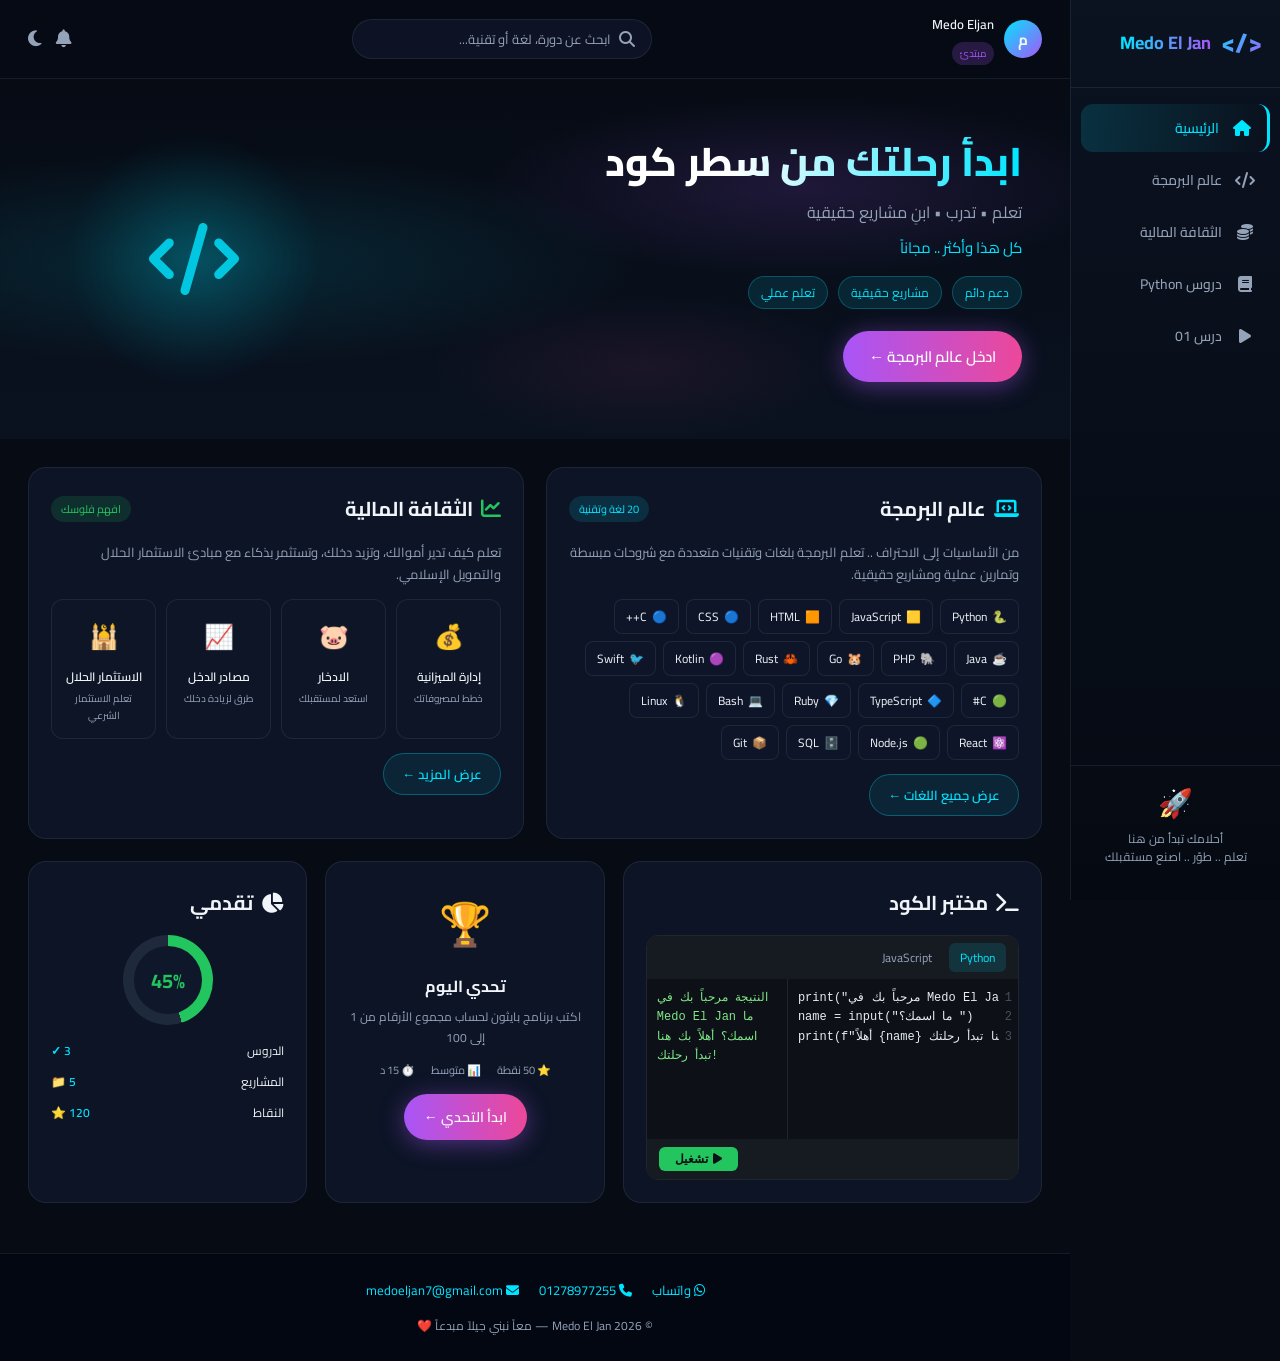
==== index.html @ dd92d4f6 "رفع الملف" ====
<!DOCTYPE html>
<html lang="ar" dir="rtl">
<head>
  <meta charset="UTF-8">
  <meta name="viewport" content="width=device-width, initial-scale=1.0">
  <title>Medo El Jan | منصة التعلم</title>
  <link rel="stylesheet" href="https://cdnjs.cloudflare.com/ajax/libs/font-awesome/6.5.0/css/all.min.css">
  <style>
/* Medo El Jan - High Fidelity Dark Neon UI */
@import url('https://fonts.googleapis.com/css2?family=Cairo:wght@300;400;500;600;700;800&display=swap');

:root {
  --bg: #060b14;
  --bg-card: rgba(15, 23, 42, 0.85);
  --bg-card-solid: #0f172a;
  --neon-cyan: #00e5ff;
  --neon-blue: #3b82f6;
  --neon-purple: #a855f7;
  --neon-pink: #ec4899;
  --neon-green: #22c55e;
  --neon-orange: #f59e0b;
  --text: #f1f5f9;
  --text-muted: #94a3b8;
  --border: rgba(148, 163, 184, 0.12);
  --sidebar-w: 210px;
  --radius: 18px;
}

* { margin: 0; padding: 0; box-sizing: border-box; }

html, body {
  font-family: 'Cairo', Tahoma, sans-serif;
  background: var(--bg) !important;
  color: var(--text) !important;
  direction: rtl;
  min-height: 100vh;
  overflow-x: hidden;
}

.sidebar {
  position: fixed; top: 0; right: 0;
  width: var(--sidebar-w); height: 100vh;
  background: linear-gradient(180deg, #0b1220 0%, #050a12 100%);
  border-left: 1px solid var(--border);
  display: flex; flex-direction: column; z-index: 1000; padding: 18px 0;
}
.sidebar-logo {
  display: flex; align-items: center; gap: 10px;
  padding: 0 18px 20px; border-bottom: 1px solid var(--border); margin-bottom: 16px;
}
.sidebar-logo .logo-icon {
  font-size: 26px; font-weight: 800;
  background: linear-gradient(135deg, #00e5ff, #a855f7);
  -webkit-background-clip: text; -webkit-text-fill-color: transparent;
}
.sidebar-logo .logo-text {
  font-size: 18px; font-weight: 700;
  background: linear-gradient(90deg, #00e5ff, #a855f7);
  -webkit-background-clip: text; -webkit-text-fill-color: transparent;
}
.sidebar-nav { flex: 1; display: flex; flex-direction: column; gap: 4px; padding: 0 10px; }
.nav-item {
  display: flex; align-items: center; gap: 12px;
  padding: 11px 14px; border-radius: 12px;
  color: var(--text-muted); text-decoration: none;
  font-size: 14px; font-weight: 500; transition: all 0.2s;
}
.nav-item:hover { background: rgba(0, 229, 255, 0.08); color: var(--neon-cyan); }
.nav-item.active {
  background: linear-gradient(90deg, rgba(0, 229, 255, 0.15), transparent);
  color: var(--neon-cyan); border-right: 3px solid var(--neon-cyan);
}
.nav-item i { width: 22px; text-align: center; font-size: 16px; }
.sidebar-bottom {
  padding: 16px; border-top: 1px solid var(--border);
  text-align: center; font-size: 12px; color: var(--text-muted); line-height: 1.5;
}
.sidebar-bottom .rocket { font-size: 28px; margin-bottom: 6px; }

.main-wrapper { margin-right: var(--sidebar-w); min-height: 100vh; display: flex; flex-direction: column; }

.top-header {
  display: flex; align-items: center; justify-content: space-between;
  padding: 12px 28px;
  background: rgba(6, 11, 20, 0.85); backdrop-filter: blur(16px);
  border-bottom: 1px solid var(--border); position: sticky; top: 0; z-index: 100;
}
.user-info { display: flex; align-items: center; gap: 10px; }
.user-avatar {
  width: 38px; height: 38px; border-radius: 50%;
  background: linear-gradient(135deg, #00e5ff, #a855f7);
  display: flex; align-items: center; justify-content: center; font-weight: 700; font-size: 15px;
}
.user-name { font-size: 13px; font-weight: 600; }
.user-badge { font-size: 10px; background: rgba(168, 85, 247, 0.2); color: var(--neon-purple); padding: 2px 8px; border-radius: 20px; }
.search-box {
  display: flex; align-items: center; gap: 8px;
  background: rgba(15, 23, 42, 0.8); border: 1px solid var(--border);
  border-radius: 50px; padding: 7px 16px; width: 300px;
}
.search-box input {
  background: none; border: none; outline: none;
  color: var(--text); font-family: inherit; font-size: 13px; width: 100%;
}
.search-box input::placeholder { color: var(--text-muted); }
.header-actions { display: flex; gap: 14px; }
.header-actions button { background: none; border: none; color: var(--text-muted); font-size: 18px; cursor: pointer; }
.header-actions button:hover { color: var(--neon-cyan); }

.hero {
  position: relative; height: 360px; overflow: hidden;
  display: flex; align-items: center; padding: 0 48px;
  background:
    radial-gradient(ellipse 80% 60% at 20% 50%, rgba(0, 229, 255, 0.12) 0%, transparent 50%),
    radial-gradient(ellipse 60% 50% at 75% 30%, rgba(168, 85, 247, 0.15) 0%, transparent 50%),
    radial-gradient(ellipse 40% 40% at 60% 80%, rgba(236, 72, 153, 0.08) 0%, transparent 50%),
    linear-gradient(180deg, #060b14 0%, #0a1220 100%);
}
.hero-content { position: relative; z-index: 2; max-width: 560px; }
.hero-content h1 {
  font-size: 40px; font-weight: 800; line-height: 1.25; margin-bottom: 10px;
  background: linear-gradient(90deg, #ffffff 30%, #00e5ff 100%);
  -webkit-background-clip: text; -webkit-text-fill-color: transparent;
}
.hero-content .subtitle { font-size: 16px; color: var(--text-muted); margin-bottom: 6px; }
.hero-tags { display: flex; gap: 10px; flex-wrap: wrap; margin: 14px 0 22px; }
.hero-tags span {
  background: rgba(0, 229, 255, 0.1); border: 1px solid rgba(0, 229, 255, 0.25);
  color: var(--neon-cyan); padding: 4px 12px; border-radius: 20px; font-size: 12px;
}
.btn-primary {
  display: inline-flex; align-items: center; gap: 8px;
  background: linear-gradient(90deg, #a855f7, #ec4899); color: #fff;
  padding: 11px 26px; border-radius: 50px; font-size: 15px; font-weight: 600;
  text-decoration: none; border: none; cursor: pointer;
  box-shadow: 0 4px 24px rgba(168, 85, 247, 0.45); transition: transform 0.2s, box-shadow 0.2s;
}
.btn-primary:hover { transform: translateY(-2px); box-shadow: 0 6px 30px rgba(168, 85, 247, 0.6); }
.btn-green { background: linear-gradient(90deg, #22c55e, #16a34a); box-shadow: 0 4px 24px rgba(34, 197, 94, 0.4); }
.btn-secondary {
  display: inline-flex; align-items: center; gap: 6px;
  background: rgba(0, 229, 255, 0.08); border: 1px solid rgba(0, 229, 255, 0.3);
  color: var(--neon-cyan); padding: 8px 18px; border-radius: 50px;
  font-size: 13px; font-weight: 600; text-decoration: none; transition: all 0.2s;
}
.btn-secondary:hover { background: rgba(0, 229, 255, 0.15); }
.hero-visual {
  position: absolute; left: 6%; top: 50%; transform: translateY(-50%);
  width: 260px; height: 260px; border-radius: 50%;
  background: radial-gradient(circle, rgba(0, 229, 255, 0.18) 0%, transparent 70%);
  display: flex; align-items: center; justify-content: center;
  font-size: 72px; color: var(--neon-cyan); opacity: 0.85;
  filter: drop-shadow(0 0 30px rgba(0, 229, 255, 0.3));
}

.content-area { padding: 28px; flex: 1; }
.section-grid { display: grid; grid-template-columns: 1fr 1fr; gap: 22px; margin-bottom: 22px; }
.card {
  background: var(--bg-card); border: 1px solid var(--border); border-radius: var(--radius);
  padding: 22px; backdrop-filter: blur(12px); transition: border-color 0.25s, box-shadow 0.25s;
}
.card:hover { border-color: rgba(0, 229, 255, 0.25); box-shadow: 0 8px 32px rgba(0, 0, 0, 0.35); }
.card-header { display: flex; align-items: center; justify-content: space-between; margin-bottom: 14px; }
.card-header h2 { font-size: 20px; font-weight: 700; display: flex; align-items: center; gap: 8px; }
.card-header .badge { background: rgba(0, 229, 255, 0.12); color: var(--neon-cyan); font-size: 11px; padding: 3px 10px; border-radius: 20px; }
.card p { color: var(--text-muted); font-size: 13px; line-height: 1.7; margin-bottom: 14px; }

.lang-pills { display: flex; flex-wrap: wrap; gap: 7px; margin-bottom: 14px; }
.lang-pill {
  display: flex; align-items: center; gap: 5px;
  background: rgba(15, 23, 42, 0.9); border: 1px solid var(--border);
  padding: 5px 11px; border-radius: 8px; font-size: 12px; color: var(--text);
  text-decoration: none; transition: all 0.2s;
}
.lang-pill:hover { border-color: var(--neon-cyan); background: rgba(0, 229, 255, 0.08); }

.finance-grid { display: grid; grid-template-columns: repeat(4, 1fr); gap: 10px; margin-bottom: 14px; }
.finance-item {
  background: rgba(15, 23, 42, 0.7); border: 1px solid var(--border); border-radius: 12px;
  padding: 14px 8px; text-align: center; transition: all 0.2s; cursor: pointer;
}
.finance-item:hover { border-color: var(--neon-green); background: rgba(34, 197, 94, 0.07); }
.finance-item .icon { font-size: 24px; margin-bottom: 6px; }
.finance-item h4 { font-size: 12px; font-weight: 600; margin-bottom: 2px; }
.finance-item p { font-size: 10px; color: var(--text-muted); margin: 0; }

.bottom-grid { display: grid; grid-template-columns: 1.5fr 1fr 1fr; gap: 18px; margin-bottom: 22px; }

.code-editor { background: #0d1117; border-radius: 12px; overflow: hidden; border: 1px solid #21262d; }
.code-tabs { display: flex; gap: 6px; background: #161b22; padding: 7px 12px; }
.code-tab { padding: 3px 11px; border-radius: 6px; font-size: 12px; cursor: pointer; color: var(--text-muted); }
.code-tab.active { background: rgba(0, 229, 255, 0.12); color: var(--neon-cyan); }
.code-body { display: flex; min-height: 160px; }
.code-lines {
  background: #0d1117; padding: 10px 6px; color: #484f58;
  font-family: 'Courier New', monospace; font-size: 12px; text-align: left; direction: ltr; user-select: none; line-height: 1.6;
}
.code-content {
  flex: 1; padding: 10px; font-family: 'Courier New', monospace; font-size: 12px; color: #e6edf3;
  direction: ltr; text-align: left; white-space: pre; overflow-x: auto; line-height: 1.6;
}
.code-output {
  width: 38%; background: #0d1117; border-right: 1px solid #21262d; padding: 10px;
  font-family: 'Courier New', monospace; font-size: 12px; color: #7ee787; direction: ltr; text-align: left; line-height: 1.6;
}
.code-run { display: flex; justify-content: flex-end; padding: 8px 12px; background: #161b22; }
.btn-run {
  background: var(--neon-green); color: #0d1117; border: none; padding: 5px 16px; border-radius: 6px;
  font-weight: 600; font-size: 12px; cursor: pointer; display: flex; align-items: center; gap: 5px;
}

.challenge-card { text-align: center; }
.challenge-card .trophy { font-size: 42px; margin-bottom: 8px; }
.challenge-card h3 { font-size: 16px; margin-bottom: 6px; }
.challenge-card p { font-size: 12px; margin-bottom: 12px; }
.challenge-meta { display: flex; justify-content: center; gap: 16px; margin-bottom: 14px; font-size: 11px; color: var(--text-muted); }

.progress-circle {
  width: 90px; height: 90px; border-radius: 50%;
  background: conic-gradient(var(--neon-green) 0% 45%, #1e293b 45% 100%);
  display: flex; align-items: center; justify-content: center; margin: 0 auto 14px; position: relative;
}
.progress-circle::before {
  content: ''; width: 68px; height: 68px; border-radius: 50%;
  background: var(--bg-card-solid); position: absolute;
}
.progress-circle span { position: relative; font-size: 20px; font-weight: 700; color: var(--neon-green); }
.progress-stats { display: flex; flex-direction: column; gap: 8px; }
.progress-stat { display: flex; justify-content: space-between; font-size: 12px; }
.progress-stat .value { font-weight: 600; color: var(--neon-cyan); }

.lang-paths { display: flex; gap: 10px; overflow-x: auto; padding: 8px 0 18px; scrollbar-width: thin; }
.lang-card {
  min-width: 100px; background: var(--bg-card); border: 1px solid var(--border); border-radius: 14px;
  padding: 14px 10px; text-align: center; cursor: pointer; transition: all 0.2s;
  text-decoration: none; color: inherit; flex-shrink: 0;
}
.lang-card:hover, .lang-card.active { border-color: var(--neon-cyan); background: rgba(0, 229, 255, 0.07); transform: translateY(-3px); }
.lang-card .lang-icon { font-size: 28px; margin-bottom: 6px; }
.lang-card h4 { font-size: 12px; font-weight: 600; }
.lang-card small { font-size: 10px; color: var(--text-muted); }

.lessons-list { display: grid; gap: 10px; }
.lesson-item {
  display: flex; align-items: center; gap: 14px;
  background: var(--bg-card); border: 1px solid var(--border); border-radius: 12px;
  padding: 14px 18px; transition: all 0.2s; text-decoration: none; color: inherit;
}
.lesson-item:hover { border-color: var(--neon-cyan); background: rgba(0, 229, 255, 0.04); }
.lesson-num {
  width: 36px; height: 36px; border-radius: 9px;
  background: rgba(0, 229, 255, 0.1); color: var(--neon-cyan);
  display: flex; align-items: center; justify-content: center; font-weight: 700; font-size: 13px; flex-shrink: 0;
}
.lesson-info { flex: 1; }
.lesson-info h4 { font-size: 14px; margin-bottom: 3px; }
.lesson-info p { font-size: 11px; color: var(--text-muted); margin: 0; }
.lesson-meta { display: flex; gap: 12px; font-size: 11px; color: var(--text-muted); }

.finance-topics { display: grid; grid-template-columns: repeat(auto-fill, minmax(150px, 1fr)); gap: 12px; margin-bottom: 26px; }
.topic-card {
  background: var(--bg-card); border: 1px solid var(--border); border-radius: 14px;
  padding: 18px 12px; text-align: center; transition: all 0.2s; cursor: pointer;
  text-decoration: none; color: inherit;
}
.topic-card:hover { border-color: var(--neon-green); transform: translateY(-3px); box-shadow: 0 6px 20px rgba(34, 197, 94, 0.12); }
.topic-card .icon { font-size: 28px; margin-bottom: 8px; }
.topic-card h4 { font-size: 13px; font-weight: 600; margin-bottom: 4px; }
.topic-card p { font-size: 11px; color: var(--text-muted); margin: 0; }

.widgets-row { display: grid; grid-template-columns: repeat(3, 1fr); gap: 16px; margin-bottom: 22px; }
.widget { background: var(--bg-card); border: 1px solid var(--border); border-radius: 14px; padding: 18px; }
.widget h3 { font-size: 14px; margin-bottom: 12px; display: flex; align-items: center; gap: 6px; }

.lesson-page { max-width: 880px; margin: 0 auto; padding: 28px; }
.lesson-header { margin-bottom: 24px; }
.lesson-header h1 { font-size: 26px; margin-bottom: 6px; }
.lesson-header .meta { display: flex; gap: 16px; color: var(--text-muted); font-size: 13px; }
.lesson-content {
  background: var(--bg-card); border: 1px solid var(--border); border-radius: 14px;
  padding: 28px; margin-bottom: 24px; line-height: 1.85; font-size: 15px;
}
.lesson-content h2 { color: var(--neon-cyan); margin: 20px 0 10px; font-size: 18px; }
.lesson-content h3 { color: var(--neon-purple); margin: 16px 0 8px; font-size: 16px; }
.lesson-content pre {
  background: #0d1117; padding: 14px; border-radius: 10px; direction: ltr; text-align: left;
  overflow-x: auto; margin: 14px 0; font-family: 'Courier New', monospace; font-size: 13px;
  border: 1px solid #21262d; line-height: 1.5;
}
.lesson-content code {
  background: rgba(0, 229, 255, 0.1); padding: 1px 5px; border-radius: 4px;
  font-family: 'Courier New', monospace; font-size: 13px; color: var(--neon-cyan);
}
.questions-section { background: var(--bg-card); border: 1px solid var(--border); border-radius: 14px; padding: 28px; }
.questions-section h2 { margin-bottom: 18px; color: var(--neon-orange); }
.question { margin-bottom: 20px; padding-bottom: 16px; border-bottom: 1px solid var(--border); }
.question:last-child { border-bottom: none; }
.question h4 { margin-bottom: 10px; font-size: 14px; }
.question label {
  display: block; padding: 7px 12px; background: rgba(15, 23, 42, 0.7); border-radius: 8px;
  margin-bottom: 6px; cursor: pointer; transition: all 0.15s; font-size: 13px;
}
.question label:hover { background: rgba(0, 229, 255, 0.08); }
.question input[type="radio"] { margin-left: 8px; }

.site-footer { background: #030712; border-top: 1px solid var(--border); padding: 24px; text-align: center; }
.footer-links { display: flex; justify-content: center; gap: 24px; margin-bottom: 14px; flex-wrap: wrap; }
.footer-links a { color: var(--text-muted); text-decoration: none; font-size: 13px; display: flex; align-items: center; gap: 5px; }
.footer-links a:hover { color: var(--neon-cyan); }
.footer-contact { display: flex; justify-content: center; gap: 20px; margin-bottom: 12px; flex-wrap: wrap; font-size: 13px; }
.footer-contact a { color: var(--neon-cyan); text-decoration: none; }
.footer-copy { color: var(--text-muted); font-size: 12px; }

@media (max-width: 1100px) {
  .section-grid, .bottom-grid, .widgets-row { grid-template-columns: 1fr; }
  .finance-grid { grid-template-columns: repeat(2, 1fr); }
  .hero-visual { display: none; }
}
@media (max-width: 768px) {
  .sidebar { width: 64px; }
  .sidebar-logo .logo-text, .nav-item span, .sidebar-bottom p { display: none; }
  .main-wrapper { margin-right: 64px; }
  .search-box { width: 160px; }
  .hero { padding: 0 18px; height: 280px; }
  .hero-content h1 { font-size: 26px; }
  .content-area { padding: 14px; }
}

  /* Extra for single-page */
  .page-section { display: none; }
  .page-section.active { display: block; }
  .sidebar { z-index: 1001; }
  </style>
</head>
<body>
  <!-- SIDEBAR -->
  <aside class="sidebar">
    <div class="sidebar-logo">
      <span class="logo-icon">&lt;/&gt;</span>
      <span class="logo-text">Medo El Jan</span>
    </div>
    <nav class="sidebar-nav">
      <a href="#" class="nav-item active" data-page="home"><i class="fas fa-home"></i> <span>الرئيسية</span></a>
      <a href="#" class="nav-item" data-page="programming"><i class="fas fa-code"></i> <span>عالم البرمجة</span></a>
      <a href="#" class="nav-item" data-page="finance"><i class="fas fa-coins"></i> <span>الثقافة المالية</span></a>
      <a href="#" class="nav-item" data-page="python"><i class="fas fa-book"></i> <span>دروس Python</span></a>
      <a href="#" class="nav-item" data-page="lesson1"><i class="fas fa-play"></i> <span>درس 01</span></a>
    </nav>
    <div class="sidebar-bottom">
      <div class="rocket">🚀</div>
      <p>أحلامك تبدأ من هنا<br>تعلم .. طوّر .. اصنع مستقبلك</p>
    </div>
  </aside>

  <div class="main-wrapper">
    <!-- HEADER -->
    <header class="top-header">
      <div class="user-info">
        <div class="user-avatar">م</div>
        <div>
          <div class="user-name">Medo Eljan</div>
          <span class="user-badge">مبتدئ</span>
        </div>
      </div>
      <div class="search-box">
        <i class="fas fa-search" style="color:var(--text-muted)"></i>
        <input type="text" placeholder="ابحث عن دورة، لغة أو تقنية...">
      </div>
      <div class="header-actions">
        <button><i class="fas fa-bell"></i></button>
        <button><i class="fas fa-moon"></i></button>
      </div>
    </header>

    <!-- ==================== HOME ==================== -->
    <div id="page-home" class="page-section active">
      <section class="hero">
        <div class="hero-content">
          <h1>ابدأ رحلتك من سطر كود</h1>
          <p class="subtitle">تعلم • تدرب • ابنِ مشاريع حقيقية</p>
          <p class="subtitle" style="font-size:15px;color:var(--neon-cyan)">كل هذا وأكثر .. مجاناً</p>
          <div class="hero-tags">
            <span>دعم دائم</span>
            <span>مشاريع حقيقية</span>
            <span>تعلم عملي</span>
          </div>
          <a href="#" class="btn-primary" data-page="programming">ادخل عالم البرمجة ←</a>
        </div>
        <div class="hero-visual"><i class="fas fa-code"></i></div>
      </section>

      <div class="content-area">
        <div class="section-grid">
          <div class="card">
            <div class="card-header">
              <h2><i class="fas fa-laptop-code" style="color:var(--neon-cyan)"></i> عالم البرمجة</h2>
              <span class="badge">20 لغة وتقنية</span>
            </div>
            <p>من الأساسيات إلى الاحتراف .. تعلم البرمجة بلغات وتقنيات متعددة مع شروحات مبسطة وتمارين عملية ومشاريع حقيقية.</p>
            <div class="lang-pills">
              <a href="#" class="lang-pill" data-page="python"><span>🐍</span> Python</a>
              <a href="#" class="lang-pill"><span>🟨</span> JavaScript</a>
              <a href="#" class="lang-pill"><span>🟧</span> HTML</a>
              <a href="#" class="lang-pill"><span>🔵</span> CSS</a>
              <a href="#" class="lang-pill"><span>🔵</span> C++</a>
              <a href="#" class="lang-pill"><span>☕</span> Java</a>
              <a href="#" class="lang-pill"><span>🐘</span> PHP</a>
              <a href="#" class="lang-pill"><span>🐹</span> Go</a>
              <a href="#" class="lang-pill"><span>🦀</span> Rust</a>
              <a href="#" class="lang-pill"><span>🟣</span> Kotlin</a>
              <a href="#" class="lang-pill"><span>🐦</span> Swift</a>
              <a href="#" class="lang-pill"><span>🟢</span> C#</a>
              <a href="#" class="lang-pill"><span>🔷</span> TypeScript</a>
              <a href="#" class="lang-pill"><span>💎</span> Ruby</a>
              <a href="#" class="lang-pill"><span>💻</span> Bash</a>
              <a href="#" class="lang-pill"><span>🐧</span> Linux</a>
              <a href="#" class="lang-pill"><span>⚛️</span> React</a>
              <a href="#" class="lang-pill"><span>🟢</span> Node.js</a>
              <a href="#" class="lang-pill"><span>🗄️</span> SQL</a>
              <a href="#" class="lang-pill"><span>📦</span> Git</a>
            </div>
            <a href="#" class="btn-secondary" data-page="programming">عرض جميع اللغات ←</a>
          </div>

          <div class="card">
            <div class="card-header">
              <h2><i class="fas fa-chart-line" style="color:var(--neon-green)"></i> الثقافة المالية</h2>
              <span class="badge" style="background:rgba(34,197,94,0.15);color:var(--neon-green)">افهم فلوسك</span>
            </div>
            <p>تعلم كيف تدير أموالك، وتزيد دخلك، وتستثمر بذكاء مع مبادئ الاستثمار الحلال والتمويل الإسلامي.</p>
            <div class="finance-grid">
              <div class="finance-item"><div class="icon">💰</div><h4>إدارة الميزانية</h4><p>خطط لمصروفاتك</p></div>
              <div class="finance-item"><div class="icon">🐷</div><h4>الادخار</h4><p>استعد لمستقبلك</p></div>
              <div class="finance-item"><div class="icon">📈</div><h4>مصادر الدخل</h4><p>طرق لزيادة دخلك</p></div>
              <div class="finance-item"><div class="icon">🕌</div><h4>الاستثمار الحلال</h4><p>تعلم الاستثمار الشرعي</p></div>
            </div>
            <a href="#" class="btn-secondary" data-page="finance">عرض المزيد ←</a>
          </div>
        </div>

        <div class="bottom-grid">
          <div class="card">
            <div class="card-header"><h2><i class="fas fa-terminal"></i> مختبر الكود</h2></div>
            <div class="code-editor">
              <div class="code-tabs"><span class="code-tab active">Python</span><span class="code-tab">JavaScript</span></div>
              <div class="code-body">
                <div class="code-lines">1<br>2<br>3</div>
                <div class="code-content">print("مرحباً بك في Medo El Jan")
name = input("ما اسمك؟ ")
print(f"أهلاً {name} هنا تبدأ رحلتك!")</div>
                <div class="code-output">النتيجة
مرحباً بك في Medo El Jan
ما اسمك؟
أهلاً بك هنا تبدأ رحلتك!</div>
              </div>
              <div class="code-run"><button class="btn-run"><i class="fas fa-play"></i> تشغيل</button></div>
            </div>
          </div>
          <div class="card challenge-card">
            <div class="trophy">🏆</div>
            <h3>تحدي اليوم</h3>
            <p>اكتب برنامج بايثون لحساب مجموع الأرقام من 1 إلى 100</p>
            <div class="challenge-meta"><span>⭐ 50 نقطة</span><span>📊 متوسط</span><span>⏱️ 15 د</span></div>
            <a href="#" class="btn-primary" data-page="python" style="font-size:14px;padding:10px 20px">ابدأ التحدي ←</a>
          </div>
          <div class="card">
            <div class="card-header"><h2><i class="fas fa-chart-pie"></i> تقدمي</h2></div>
            <div class="progress-circle"><span>45%</span></div>
            <div class="progress-stats">
              <div class="progress-stat"><span>الدروس</span><span class="value">3 ✓</span></div>
              <div class="progress-stat"><span>المشاريع</span><span class="value">5 📁</span></div>
              <div class="progress-stat"><span>النقاط</span><span class="value">120 ⭐</span></div>
            </div>
          </div>
        </div>
      </div>
    </div>

    <!-- ==================== PROGRAMMING ==================== -->
    <div id="page-programming" class="page-section">
      <section class="hero" style="height:300px">
        <div class="hero-content">
          <h1>عالم البرمجة</h1>
          <p class="subtitle">ابدأ من الصفر.. واكتب أول سطر كود</p>
          <div class="hero-tags"><span>دعم دائم</span><span>مشاريع حقيقية</span><span>تعلم عملي</span></div>
          <a href="#" class="btn-primary" data-page="python">ابدأ رحلتك ←</a>
        </div>
        <div class="hero-visual"><i class="fas fa-laptop-code"></i></div>
      </section>
      <div class="content-area">
        <h2 style="margin-bottom:8px;font-size:18px"><i class="fas fa-road" style="color:var(--neon-cyan)"></i> مسارات لغات البرمجة — 20 لغة</h2>
        <div class="lang-paths">
          <a href="#" class="lang-card active" data-page="python"><div class="lang-icon">🐍</div><h4>Python</h4><small>40 درس</small></a>
          <a href="#" class="lang-card"><div class="lang-icon">🟨</div><h4>JavaScript</h4><small>25 درس</small></a>
          <a href="#" class="lang-card"><div class="lang-icon">🟧</div><h4>HTML & CSS</h4><small>20 درس</small></a>
          <a href="#" class="lang-card"><div class="lang-icon">🔵</div><h4>C++</h4><small>30 درس</small></a>
          <a href="#" class="lang-card"><div class="lang-icon">☕</div><h4>Java</h4><small>28 درس</small></a>
          <a href="#" class="lang-card"><div class="lang-icon">🐘</div><h4>PHP</h4><small>22 درس</small></a>
          <a href="#" class="lang-card"><div class="lang-icon">🟣</div><h4>Kotlin</h4><small>18 درس</small></a>
          <a href="#" class="lang-card"><div class="lang-icon">🐹</div><h4>Go</h4><small>20 درس</small></a>
          <a href="#" class="lang-card"><div class="lang-icon">🦀</div><h4>Rust</h4><small>24 درس</small></a>
          <a href="#" class="lang-card"><div class="lang-icon">🐧</div><h4>Linux</h4><small>15 درس</small></a>
          <a href="#" class="lang-card"><div class="lang-icon">🗄️</div><h4>SQL</h4><small>16 درس</small></a>
          <a href="#" class="lang-card"><div class="lang-icon">🟢</div><h4>Node.js</h4><small>20 درس</small></a>
          <a href="#" class="lang-card"><div class="lang-icon">🐦</div><h4>Swift</h4><small>18 درس</small></a>
          <a href="#" class="lang-card"><div class="lang-icon">🟢</div><h4>C#</h4><small>22 درس</small></a>
          <a href="#" class="lang-card"><div class="lang-icon">🔷</div><h4>TypeScript</h4><small>18 درس</small></a>
          <a href="#" class="lang-card"><div class="lang-icon">💎</div><h4>Ruby</h4><small>16 درس</small></a>
          <a href="#" class="lang-card"><div class="lang-icon">💻</div><h4>Bash</h4><small>12 درس</small></a>
          <a href="#" class="lang-card"><div class="lang-icon">⚛️</div><h4>React</h4><small>25 درس</small></a>
          <a href="#" class="lang-card"><div class="lang-icon">📦</div><h4>Git</h4><small>10 درس</small></a>
          <a href="#" class="lang-card"><div class="lang-icon">📱</div><h4>Flutter</h4><small>20 درس</small></a>
        </div>
        <div style="margin-top:20px">
          <a href="#" class="btn-primary" data-page="python">ابدأ دروس Python (40 درس) ←</a>
        </div>
      </div>
    </div>

    <!-- ==================== FINANCE ==================== -->
    <div id="page-finance" class="page-section">
      <section class="hero" style="height:300px;background:radial-gradient(ellipse at 40% 50%,rgba(34,197,94,0.12) 0%,transparent 50%),linear-gradient(180deg,#060b14 0%,#0a1220 100%)">
        <div class="hero-content">
          <h1 style="background:linear-gradient(90deg,#fff,#22c55e);-webkit-background-clip:text;-webkit-text-fill-color:transparent">عالم الثقافة المالية</h1>
          <p class="subtitle">افهم فلوسك وابنِ مستقبلك</p>
          <p style="color:var(--text-muted);font-size:14px;margin:8px 0 16px">تعلم كيف تدير مصروفك .. ادخر بذكاء .. استثمر بوعي</p>
          <a href="#fin-lessons" class="btn-primary btn-green">ابدأ رحلتك الآن ←</a>
        </div>
        <div class="hero-visual" style="color:var(--neon-green)"><i class="fas fa-chart-line"></i></div>
      </section>
      <div class="content-area">
        <div class="finance-topics">
          <div class="topic-card"><div class="icon">🛡️</div><h4>احذر الاحتيال</h4><p>احمِ نفسك من النصب</p></div>
          <div class="topic-card"><div class="icon">⚠️</div><h4>فهم المخاطر</h4><p>تعرف على المخاطر المالية</p></div>
          <div class="topic-card"><div class="icon">🕌</div><h4>التمويل الإسلامي</h4><p>حلول متوافقة مع الشريعة</p></div>
          <div class="topic-card"><div class="icon">📊</div><h4>الاستثمار المسؤول</h4><p>استثمر بذكاء</p></div>
          <div class="topic-card"><div class="icon">💵</div><h4>مصادر الدخل</h4><p>طرق زيادة دخلك</p></div>
          <div class="topic-card"><div class="icon">📋</div><h4>الميزانية</h4><p>خطط لمصاريفك</p></div>
          <div class="topic-card"><div class="icon">👛</div><h4>إدارة المصروف</h4><p>تحكم في أموالك</p></div>
        </div>
        <div id="fin-lessons">
          <h2 style="margin-bottom:16px"><i class="fas fa-book-open" style="color:var(--neon-green)"></i> دروس الثقافة المالية</h2>
          <div class="lessons-list">
            <div class="lesson-item"><div class="lesson-num" style="background:rgba(34,197,94,0.15);color:var(--neon-green)">01</div><div class="lesson-info"><h4>مقدمة في الثقافة المالية</h4><p>لماذا يجب أن تتعلم إدارة أموالك</p></div></div>
            <div class="lesson-item"><div class="lesson-num" style="background:rgba(34,197,94,0.15);color:var(--neon-green)">02</div><div class="lesson-info"><h4>كيف تبدأ تحافظ على فلوسك (الادخار)</h4><p>قواعد الادخار الذهبية وقاعدة 50/30/20</p></div></div>
            <div class="lesson-item"><div class="lesson-num" style="background:rgba(34,197,94,0.15);color:var(--neon-green)">03</div><div class="lesson-info"><h4>إدارة الميزانية الشخصية</h4><p>كيف تسجل دخلك ومصروفاتك</p></div></div>
            <div class="lesson-item"><div class="lesson-num" style="background:rgba(34,197,94,0.15);color:var(--neon-green)">04</div><div class="lesson-info"><h4>إزاي تبدأ تستثمر فلوسك</h4><p>مفهوم الاستثمار وأول خطواتك</p></div></div>
            <div class="lesson-item"><div class="lesson-num" style="background:rgba(34,197,94,0.15);color:var(--neon-green)">05</div><div class="lesson-info"><h4>الاستثمار في الأسهم للمبتدئين</h4><p>ما هي الأسهم وكيف تشتري</p></div></div>
            <div class="lesson-item"><div class="lesson-num" style="background:rgba(34,197,94,0.15);color:var(--neon-green)">06</div><div class="lesson-info"><h4>مصادر الدخل الإضافي</h4><p>فريلانس وبيع منتجات</p></div></div>
            <div class="lesson-item"><div class="lesson-num" style="background:rgba(34,197,94,0.15);color:var(--neon-green)">07</div><div class="lesson-info"><h4>الاستثمار الحلال والتمويل الإسلامي</h4><p>مبادئ الشريعة والصكوك</p></div></div>
            <div class="lesson-item"><div class="lesson-num" style="background:rgba(34,197,94,0.15);color:var(--neon-green)">08</div><div class="lesson-info"><h4>احذر الاحتيال والنصب المالي</h4><p>أشهر طرق الاحتيال وكيف تحمي نفسك</p></div></div>
          </div>
        </div>
      </div>
    </div>

    <!-- ==================== PYTHON LESSONS LIST ==================== -->
    <div id="page-python" class="page-section">
      <div class="content-area">
        <h1 style="font-size:26px;margin-bottom:6px">🐍 مسار تعلم Python الكامل</h1>
        <p style="color:var(--text-muted);margin-bottom:20px">40 درس • كل درس ≈ 30 سطر شرح + 10 أسئلة • من الصفر حتى المتقدم</p>
        <div class="lessons-list">
          <a href="#" class="lesson-item" data-page="lesson1"><div class="lesson-num">01</div><div class="lesson-info"><h4>مقدمة إلى لغة Python وتثبيت البيئة</h4><p>تعرف على بايثون + تثبيت Python و VS Code</p></div><div class="lesson-meta"><span>⏱️ 20 د</span><span>📝 10 أسئلة</span></div></a>
          <a href="#" class="lesson-item" data-page="lesson2"><div class="lesson-num">02</div><div class="lesson-info"><h4>أول برنامج لك + دالة print و input</h4><p>اكتب أول سطر كود واستقبل مدخلات</p></div><div class="lesson-meta"><span>⏱️ 25 د</span><span>📝 10 أسئلة</span></div></a>
          <a href="#" class="lesson-item" data-page="lesson3"><div class="lesson-num">03</div><div class="lesson-info"><h4>المتغيرات وأنواع البيانات الأساسية</h4><p>int, float, str, bool</p></div><div class="lesson-meta"><span>⏱️ 30 د</span><span>📝 10 أسئلة</span></div></a>
          <div class="lesson-item"><div class="lesson-num">04</div><div class="lesson-info"><h4>العمليات الحسابية والمنطقية</h4><p>الجمع والطرح والضرب + and or not</p></div><div class="lesson-meta"><span>⏱️ 25 د</span></div></div>
          <div class="lesson-item"><div class="lesson-num">05</div><div class="lesson-info"><h4>الجمل الشرطية if / elif / else</h4><p>اتخاذ القرارات في البرنامج</p></div><div class="lesson-meta"><span>⏱️ 30 د</span></div></div>
          <div class="lesson-item"><div class="lesson-num">06</div><div class="lesson-info"><h4>حلقات التكرار for</h4><p>تكرار الأوامر باستخدام for و range</p></div><div class="lesson-meta"><span>⏱️ 30 د</span></div></div>
          <div class="lesson-item"><div class="lesson-num">07</div><div class="lesson-info"><h4>حلقات التكرار while</h4><p>التكرار بشرط + break و continue</p></div><div class="lesson-meta"><span>⏱️ 25 د</span></div></div>
          <div class="lesson-item"><div class="lesson-num">08</div><div class="lesson-info"><h4>القوائم (Lists)</h4><p>إنشاء القوائم والإضافة والحذف</p></div><div class="lesson-meta"><span>⏱️ 35 د</span></div></div>
          <div class="lesson-item"><div class="lesson-num">09</div><div class="lesson-info"><h4>الـ Tuples والـ Sets</h4><p>الفرق بين القوائم والـ tuples</p></div><div class="lesson-meta"><span>⏱️ 25 د</span></div></div>
          <div class="lesson-item"><div class="lesson-num">10</div><div class="lesson-info"><h4>القواميس (Dictionaries)</h4><p>تخزين البيانات كمفتاح وقيمة</p></div><div class="lesson-meta"><span>⏱️ 30 د</span></div></div>
          <p style="text-align:center;color:var(--text-muted);margin-top:16px">... و 30 درس آخر حتى المستوى المتقدم (الدوال، OOP، Flask، مشاريع تخرج)</p>
        </div>
      </div>
    </div>

    <!-- ==================== LESSON 01 ==================== -->
    <div id="page-lesson1" class="page-section">
      <div class="lesson-page">
        <div class="lesson-header">
          <h1>الدرس 01: مقدمة إلى لغة Python وتثبيت البيئة</h1>
          <div class="meta"><span>🐍 Python</span><span>⏱️ 20 دقيقة</span><span>📊 مبتدئ</span><span>📝 10 أسئلة</span></div>
        </div>
        <div class="lesson-content">
          <p>مرحباً بك في أول درس من مسار تعلم لغة Python! في هذا الدرس سنتعرف على اللغة بشكل عام، ونثبت الأدوات اللازمة لنبدأ الكتابة فوراً.</p>
          <h2>1. ما هي لغة Python؟</h2>
          <p>Python هي لغة برمجة عالية المستوى، مفسّرة (Interpreted)، وسهلة التعلم. صممها الهولندي جويدو فان روسوم عام 1991، وأصبحت اليوم من أكثر اللغات استخداماً في العالم.</p>
          <p>تتميز Python بقراءتها الشبيهة باللغة الإنجليزية، مما يجعلها مثالية للمبتدئين وللمحترفين على حد سواء.</p>
          <h2>2. لماذا نتعلم Python؟</h2>
          <p>- سهولة التعلم والقراءة<br>- مجتمع ضخم ودعم هائل<br>- تستخدم في: تطوير الويب، تحليل البيانات، الذكاء الاصطناعي، الأتمتة<br>- مكتبات جاهزة تقريباً لكل شيء<br>- مطلوبة بشدة في سوق العمل</p>
          <h2>3. تثبيت Python</h2>
          <p>اذهب إلى الموقع الرسمي python.org وحمّل أحدث إصدار مستقر. أثناء التثبيت على ويندوز، تأكد من تفعيل خيار "Add Python to PATH".</p>
          <pre>python --version</pre>
          <h2>4. تثبيت محرر الأكواد VS Code</h2>
          <p>ننصح بشدة باستخدام Visual Studio Code. حمّله من code.visualstudio.com ثم ثبّت إضافة Python الرسمية.</p>
          <h2>5. أول تجربة</h2>
          <pre>print("مرحباً بك في عالم Python مع Medo El Jan")</pre>
          <h2>ملخص الدرس</h2>
          <p>تعلمنا ما هي Python ولماذا هي مهمة، وكيف نثبتها مع محرر أكواد احترافي. في الدرس القادم سنكتب أول برامجنا الحقيقية.</p>
        </div>
        <div class="questions-section">
          <h2>📝 الأسئلة (10 أسئلة)</h2>
          <div class="question"><h4>1. من هو مصمم لغة Python؟</h4>
            <label><input type="radio" name="q1"> بيل جيتس</label>
            <label><input type="radio" name="q1"> جويدو فان روسوم</label>
            <label><input type="radio" name="q1"> مارك زوكربيرج</label>
            <label><input type="radio" name="q1"> لينوس تورفالدس</label></div>
          <div class="question"><h4>2. في أي عام ظهرت Python لأول مرة؟</h4>
            <label><input type="radio" name="q2"> 1989</label>
            <label><input type="radio" name="q2"> 1991</label>
            <label><input type="radio" name="q2"> 1995</label>
            <label><input type="radio" name="q2"> 2000</label></div>
          <div class="question"><h4>3. ما معنى أن Python لغة مفسّرة؟</h4>
            <label><input type="radio" name="q3"> يتم تحويلها مرة واحدة</label>
            <label><input type="radio" name="q3"> يتم تنفيذ الكود سطراً سطراً مباشرة</label>
            <label><input type="radio" name="q3"> تحتاج مترجم خاص</label>
            <label><input type="radio" name="q3"> لا تعمل إلا على ويندوز</label></div>
          <div class="question"><h4>4. ما هو الامتداد الرسمي لملفات Python؟</h4>
            <label><input type="radio" name="q4"> .py</label>
            <label><input type="radio" name="q4"> .python</label>
            <label><input type="radio" name="q4"> .pt</label>
            <label><input type="radio" name="q4"> .js</label></div>
          <div class="question"><h4>5. ماذا نكتب لطباعة رسالة في Python؟</h4>
            <label><input type="radio" name="q5"> echo("مرحبا")</label>
            <label><input type="radio" name="q5"> print("مرحبا")</label>
            <label><input type="radio" name="q5"> console.log("مرحبا")</label>
            <label><input type="radio" name="q5"> write("مرحبا")</label></div>
          <button class="btn-primary" style="margin-top:16px" onclick="alert('تم إرسال إجاباتك!')">تحقق من الإجابات</button>
        </div>
        <div style="display:flex;justify-content:space-between;margin-top:24px">
          <a href="#" class="btn-secondary" data-page="python">← كل الدروس</a>
          <a href="#" class="btn-primary" data-page="lesson2">الدرس التالي ←</a>
        </div>
      </div>
    </div>

    <!-- ==================== LESSON 02 ==================== -->
    <div id="page-lesson2" class="page-section">
      <div class="lesson-page">
        <div class="lesson-header">
          <h1>الدرس 02: أول برنامج لك + دالة print و input</h1>
          <div class="meta"><span>🐍 Python</span><span>⏱️ 25 دقيقة</span><span>📊 مبتدئ</span></div>
        </div>
        <div class="lesson-content">
          <p>في هذا الدرس سنكتب أول برامجنا الحقيقية ونتعلم أهم دالتين: print و input.</p>
          <h2>1. دالة print</h2>
          <pre>print("مرحباً بك في Medo El Jan")
print(100)
print(50 + 30)</pre>
          <h2>2. دالة input</h2>
          <pre>name = input("ما اسمك؟ ")
print("مرحباً بك يا", name)</pre>
          <h2>3. تحويل أنواع البيانات</h2>
          <pre>age = input("كم عمرك؟ ")
age = int(age)
print("بعد 5 سنين سيكون عمرك", age + 5)</pre>
          <h2>4. مثال كامل</h2>
          <pre>print("=== برنامج الترحيب ===")
name = input("اكتب اسمك: ")
age = int(input("اكتب عمرك: "))
print("أهلاً وسهلاً", name)
print("عمرك الحالي:", age)
print("بعد 10 سنوات:", age + 10)</pre>
        </div>
        <div style="display:flex;justify-content:space-between;margin-top:24px">
          <a href="#" class="btn-secondary" data-page="lesson1">→ الدرس السابق</a>
          <a href="#" class="btn-primary" data-page="lesson3">الدرس التالي ←</a>
        </div>
      </div>
    </div>

    <!-- ==================== LESSON 03 ==================== -->
    <div id="page-lesson3" class="page-section">
      <div class="lesson-page">
        <div class="lesson-header">
          <h1>الدرس 03: المتغيرات وأنواع البيانات الأساسية</h1>
          <div class="meta"><span>🐍 Python</span><span>⏱️ 30 دقيقة</span><span>📊 مبتدئ</span></div>
        </div>
        <div class="lesson-content">
          <p>المتغيرات هي صناديق نضع فيها البيانات لنستخدمها لاحقاً.</p>
          <h2>1. ما هو المتغير؟</h2>
          <pre>name = "Medo"
age = 25
height = 1.75
is_student = True</pre>
          <h2>2. أنواع البيانات الأساسية</h2>
          <p><strong>int</strong> (أعداد صحيحة) — <strong>float</strong> (عشرية) — <strong>str</strong> (نصوص) — <strong>bool</strong> (True/False)</p>
          <h2>3. معرفة النوع</h2>
          <pre>print(type(100))
print(type(3.14))
print(type("نص"))
print(type(True))</pre>
          <h2>4. التحويل بين الأنواع</h2>
          <pre>num_str = "50"
num_int = int(num_str)
print(num_int + 10)  # 60</pre>
        </div>
        <div style="display:flex;justify-content:space-between;margin-top:24px">
          <a href="#" class="btn-secondary" data-page="lesson2">→ الدرس السابق</a>
          <a href="#" class="btn-primary" data-page="python">كل الدروس ←</a>
        </div>
      </div>
    </div>

    <!-- FOOTER -->
    <footer class="site-footer">
      <div class="footer-contact">
        <a href="https://wa.me/message/IDAQMNL3ABVAN1" target="_blank"><i class="fab fa-whatsapp"></i> واتساب</a>
        <a href="tel:01278977255"><i class="fas fa-phone"></i> 01278977255</a>
        <a href="mailto:medoeljan7@gmail.com"><i class="fas fa-envelope"></i> medoeljan7@gmail.com</a>
      </div>
      <p class="footer-copy">© 2026 Medo El Jan — معاً نبني جيلاً مبدعاً ❤️</p>
    </footer>
  </div>

  <script>
  // Single page navigation
  function showPage(pageId) {
    document.querySelectorAll('.page-section').forEach(p => p.classList.remove('active'));
    const page = document.getElementById('page-' + pageId);
    if (page) page.classList.add('active');
    
    document.querySelectorAll('.nav-item').forEach(n => n.classList.remove('active'));
    const nav = document.querySelector('[data-page="'+pageId+'"]');
    if (nav && nav.classList.contains('nav-item')) nav.classList.add('active');
    
    window.scrollTo(0,0);
  }

  document.querySelectorAll('[data-page]').forEach(el => {
    el.addEventListener('click', function(e) {
      e.preventDefault();
      showPage(this.getAttribute('data-page'));
    });
  });

  // Run button
  document.querySelectorAll('.btn-run').forEach(btn => {
    btn.addEventListener('click', function() {
      const out = this.closest('.code-editor')?.querySelector('.code-output');
      if (out) {
        out.innerHTML = 'جاري التشغيل...\n> تم التنفيذ بنجاح ✓';
        setTimeout(() => out.innerHTML = 'النتيجة\nمرحباً بك في منصة Medo El Jan\nتم تشغيل الكود بنجاح!', 500);
      }
    });
  });
  </script>
</body>
</html>
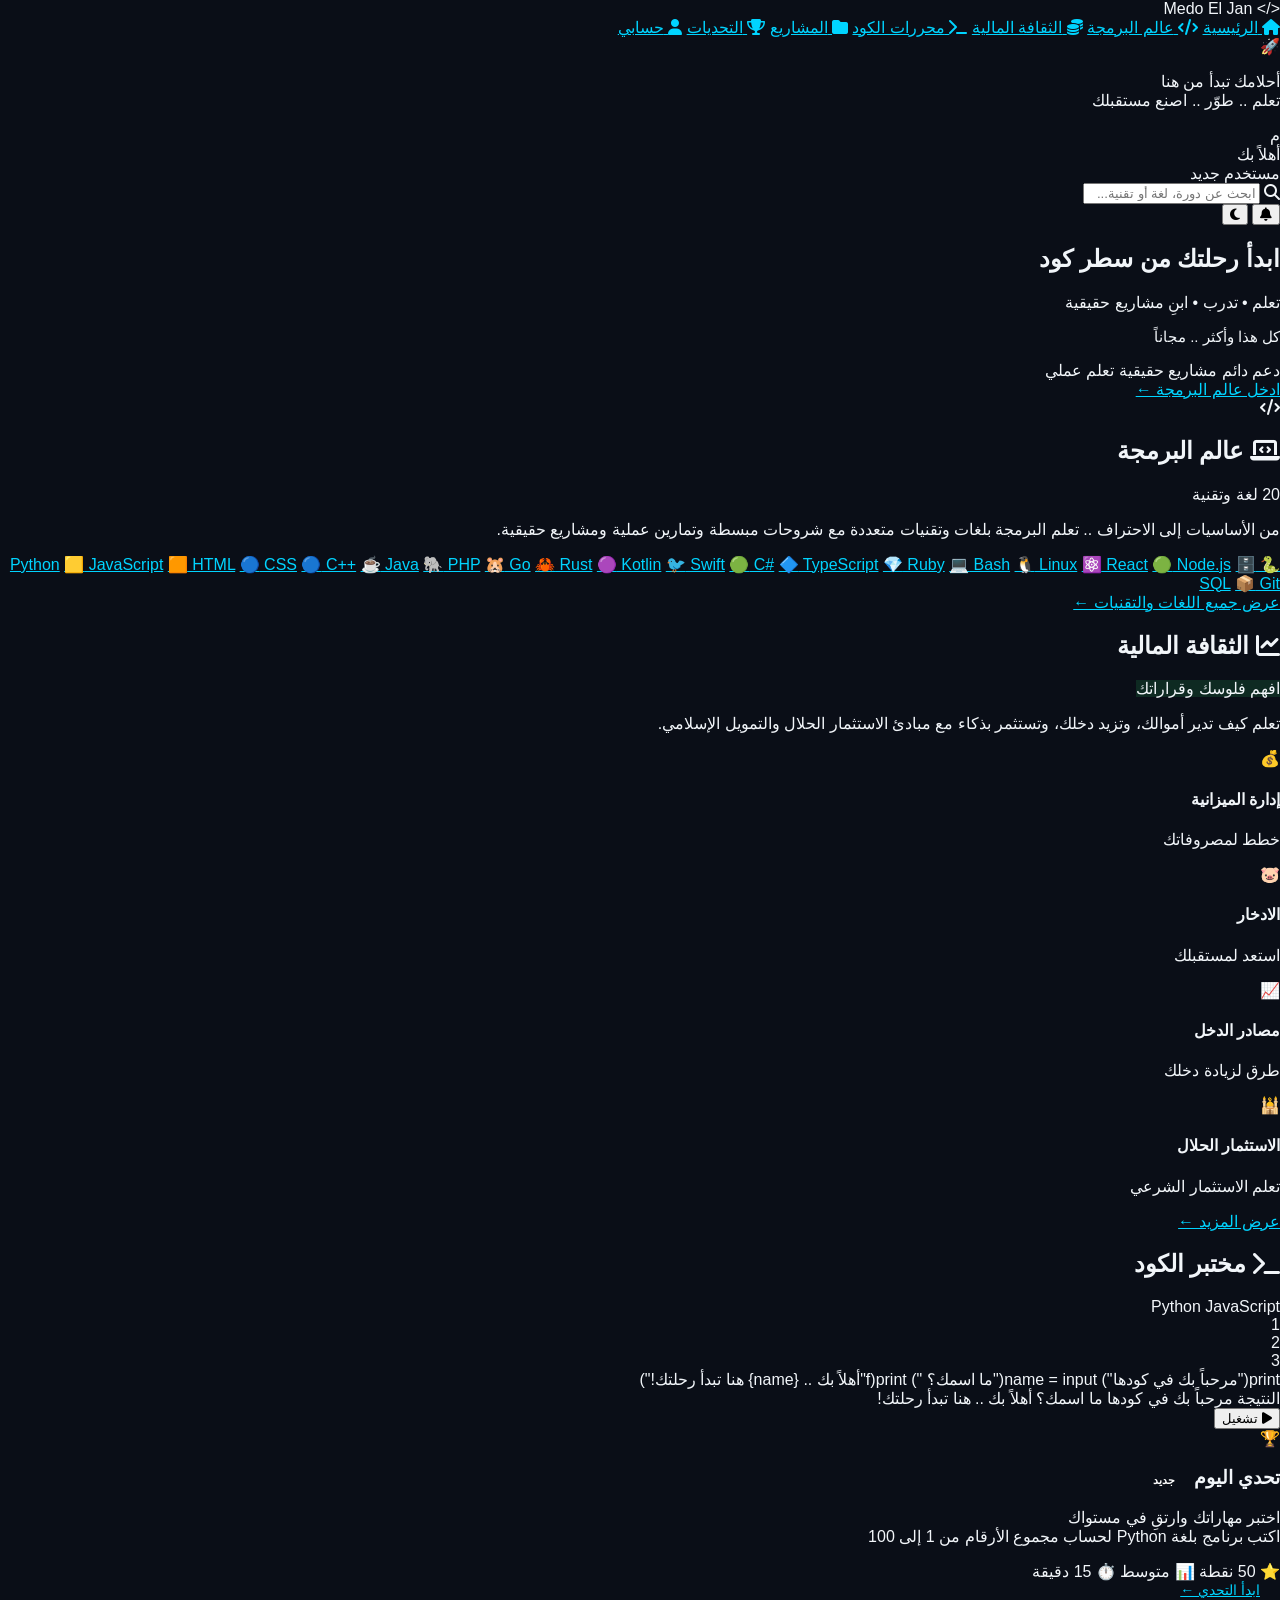
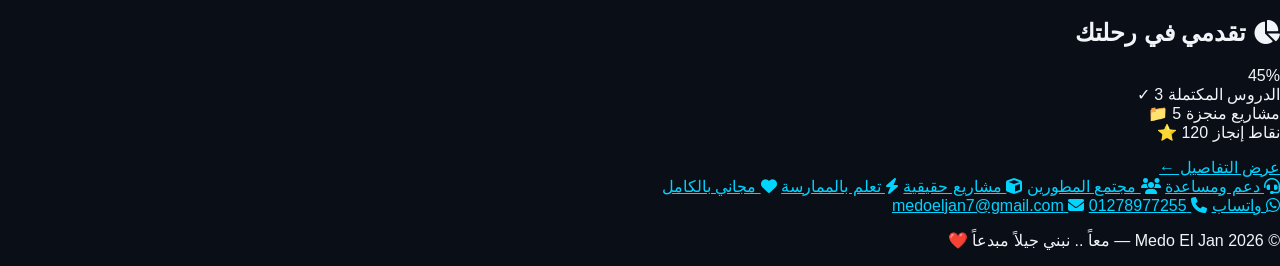
==== commit a786bcda: "رفع الملف" ====
--- a/index.html
+++ b/index.html
@@ -3,348 +3,30 @@
 <head>
   <meta charset="UTF-8">
   <meta name="viewport" content="width=device-width, initial-scale=1.0">
-  <title>Medo El Jan | منصة التعلم</title>
+  <title>Medo El Jan | ابدأ رحلتك من سطر كود</title>
+  <link rel="stylesheet" href="./css/style.css">
   <link rel="stylesheet" href="https://cdnjs.cloudflare.com/ajax/libs/font-awesome/6.5.0/css/all.min.css">
   <style>
-/* Medo El Jan - High Fidelity Dark Neon UI */
-@import url('https://fonts.googleapis.com/css2?family=Cairo:wght@300;400;500;600;700;800&display=swap');
-
-:root {
-  --bg: #060b14;
-  --bg-card: rgba(15, 23, 42, 0.85);
-  --bg-card-solid: #0f172a;
-  --neon-cyan: #00e5ff;
-  --neon-blue: #3b82f6;
-  --neon-purple: #a855f7;
-  --neon-pink: #ec4899;
-  --neon-green: #22c55e;
-  --neon-orange: #f59e0b;
-  --text: #f1f5f9;
-  --text-muted: #94a3b8;
-  --border: rgba(148, 163, 184, 0.12);
-  --sidebar-w: 210px;
-  --radius: 18px;
-}
-
-* { margin: 0; padding: 0; box-sizing: border-box; }
-
-html, body {
-  font-family: 'Cairo', Tahoma, sans-serif;
-  background: var(--bg) !important;
-  color: var(--text) !important;
-  direction: rtl;
-  min-height: 100vh;
-  overflow-x: hidden;
-}
-
-.sidebar {
-  position: fixed; top: 0; right: 0;
-  width: var(--sidebar-w); height: 100vh;
-  background: linear-gradient(180deg, #0b1220 0%, #050a12 100%);
-  border-left: 1px solid var(--border);
-  display: flex; flex-direction: column; z-index: 1000; padding: 18px 0;
-}
-.sidebar-logo {
-  display: flex; align-items: center; gap: 10px;
-  padding: 0 18px 20px; border-bottom: 1px solid var(--border); margin-bottom: 16px;
-}
-.sidebar-logo .logo-icon {
-  font-size: 26px; font-weight: 800;
-  background: linear-gradient(135deg, #00e5ff, #a855f7);
-  -webkit-background-clip: text; -webkit-text-fill-color: transparent;
-}
-.sidebar-logo .logo-text {
-  font-size: 18px; font-weight: 700;
-  background: linear-gradient(90deg, #00e5ff, #a855f7);
-  -webkit-background-clip: text; -webkit-text-fill-color: transparent;
-}
-.sidebar-nav { flex: 1; display: flex; flex-direction: column; gap: 4px; padding: 0 10px; }
-.nav-item {
-  display: flex; align-items: center; gap: 12px;
-  padding: 11px 14px; border-radius: 12px;
-  color: var(--text-muted); text-decoration: none;
-  font-size: 14px; font-weight: 500; transition: all 0.2s;
-}
-.nav-item:hover { background: rgba(0, 229, 255, 0.08); color: var(--neon-cyan); }
-.nav-item.active {
-  background: linear-gradient(90deg, rgba(0, 229, 255, 0.15), transparent);
-  color: var(--neon-cyan); border-right: 3px solid var(--neon-cyan);
-}
-.nav-item i { width: 22px; text-align: center; font-size: 16px; }
-.sidebar-bottom {
-  padding: 16px; border-top: 1px solid var(--border);
-  text-align: center; font-size: 12px; color: var(--text-muted); line-height: 1.5;
-}
-.sidebar-bottom .rocket { font-size: 28px; margin-bottom: 6px; }
-
-.main-wrapper { margin-right: var(--sidebar-w); min-height: 100vh; display: flex; flex-direction: column; }
-
-.top-header {
-  display: flex; align-items: center; justify-content: space-between;
-  padding: 12px 28px;
-  background: rgba(6, 11, 20, 0.85); backdrop-filter: blur(16px);
-  border-bottom: 1px solid var(--border); position: sticky; top: 0; z-index: 100;
-}
-.user-info { display: flex; align-items: center; gap: 10px; }
-.user-avatar {
-  width: 38px; height: 38px; border-radius: 50%;
-  background: linear-gradient(135deg, #00e5ff, #a855f7);
-  display: flex; align-items: center; justify-content: center; font-weight: 700; font-size: 15px;
-}
-.user-name { font-size: 13px; font-weight: 600; }
-.user-badge { font-size: 10px; background: rgba(168, 85, 247, 0.2); color: var(--neon-purple); padding: 2px 8px; border-radius: 20px; }
-.search-box {
-  display: flex; align-items: center; gap: 8px;
-  background: rgba(15, 23, 42, 0.8); border: 1px solid var(--border);
-  border-radius: 50px; padding: 7px 16px; width: 300px;
-}
-.search-box input {
-  background: none; border: none; outline: none;
-  color: var(--text); font-family: inherit; font-size: 13px; width: 100%;
-}
-.search-box input::placeholder { color: var(--text-muted); }
-.header-actions { display: flex; gap: 14px; }
-.header-actions button { background: none; border: none; color: var(--text-muted); font-size: 18px; cursor: pointer; }
-.header-actions button:hover { color: var(--neon-cyan); }
-
-.hero {
-  position: relative; height: 360px; overflow: hidden;
-  display: flex; align-items: center; padding: 0 48px;
-  background:
-    radial-gradient(ellipse 80% 60% at 20% 50%, rgba(0, 229, 255, 0.12) 0%, transparent 50%),
-    radial-gradient(ellipse 60% 50% at 75% 30%, rgba(168, 85, 247, 0.15) 0%, transparent 50%),
-    radial-gradient(ellipse 40% 40% at 60% 80%, rgba(236, 72, 153, 0.08) 0%, transparent 50%),
-    linear-gradient(180deg, #060b14 0%, #0a1220 100%);
-}
-.hero-content { position: relative; z-index: 2; max-width: 560px; }
-.hero-content h1 {
-  font-size: 40px; font-weight: 800; line-height: 1.25; margin-bottom: 10px;
-  background: linear-gradient(90deg, #ffffff 30%, #00e5ff 100%);
-  -webkit-background-clip: text; -webkit-text-fill-color: transparent;
-}
-.hero-content .subtitle { font-size: 16px; color: var(--text-muted); margin-bottom: 6px; }
-.hero-tags { display: flex; gap: 10px; flex-wrap: wrap; margin: 14px 0 22px; }
-.hero-tags span {
-  background: rgba(0, 229, 255, 0.1); border: 1px solid rgba(0, 229, 255, 0.25);
-  color: var(--neon-cyan); padding: 4px 12px; border-radius: 20px; font-size: 12px;
-}
-.btn-primary {
-  display: inline-flex; align-items: center; gap: 8px;
-  background: linear-gradient(90deg, #a855f7, #ec4899); color: #fff;
-  padding: 11px 26px; border-radius: 50px; font-size: 15px; font-weight: 600;
-  text-decoration: none; border: none; cursor: pointer;
-  box-shadow: 0 4px 24px rgba(168, 85, 247, 0.45); transition: transform 0.2s, box-shadow 0.2s;
-}
-.btn-primary:hover { transform: translateY(-2px); box-shadow: 0 6px 30px rgba(168, 85, 247, 0.6); }
-.btn-green { background: linear-gradient(90deg, #22c55e, #16a34a); box-shadow: 0 4px 24px rgba(34, 197, 94, 0.4); }
-.btn-secondary {
-  display: inline-flex; align-items: center; gap: 6px;
-  background: rgba(0, 229, 255, 0.08); border: 1px solid rgba(0, 229, 255, 0.3);
-  color: var(--neon-cyan); padding: 8px 18px; border-radius: 50px;
-  font-size: 13px; font-weight: 600; text-decoration: none; transition: all 0.2s;
-}
-.btn-secondary:hover { background: rgba(0, 229, 255, 0.15); }
-.hero-visual {
-  position: absolute; left: 6%; top: 50%; transform: translateY(-50%);
-  width: 260px; height: 260px; border-radius: 50%;
-  background: radial-gradient(circle, rgba(0, 229, 255, 0.18) 0%, transparent 70%);
-  display: flex; align-items: center; justify-content: center;
-  font-size: 72px; color: var(--neon-cyan); opacity: 0.85;
-  filter: drop-shadow(0 0 30px rgba(0, 229, 255, 0.3));
-}
-
-.content-area { padding: 28px; flex: 1; }
-.section-grid { display: grid; grid-template-columns: 1fr 1fr; gap: 22px; margin-bottom: 22px; }
-.card {
-  background: var(--bg-card); border: 1px solid var(--border); border-radius: var(--radius);
-  padding: 22px; backdrop-filter: blur(12px); transition: border-color 0.25s, box-shadow 0.25s;
-}
-.card:hover { border-color: rgba(0, 229, 255, 0.25); box-shadow: 0 8px 32px rgba(0, 0, 0, 0.35); }
-.card-header { display: flex; align-items: center; justify-content: space-between; margin-bottom: 14px; }
-.card-header h2 { font-size: 20px; font-weight: 700; display: flex; align-items: center; gap: 8px; }
-.card-header .badge { background: rgba(0, 229, 255, 0.12); color: var(--neon-cyan); font-size: 11px; padding: 3px 10px; border-radius: 20px; }
-.card p { color: var(--text-muted); font-size: 13px; line-height: 1.7; margin-bottom: 14px; }
-
-.lang-pills { display: flex; flex-wrap: wrap; gap: 7px; margin-bottom: 14px; }
-.lang-pill {
-  display: flex; align-items: center; gap: 5px;
-  background: rgba(15, 23, 42, 0.9); border: 1px solid var(--border);
-  padding: 5px 11px; border-radius: 8px; font-size: 12px; color: var(--text);
-  text-decoration: none; transition: all 0.2s;
-}
-.lang-pill:hover { border-color: var(--neon-cyan); background: rgba(0, 229, 255, 0.08); }
-
-.finance-grid { display: grid; grid-template-columns: repeat(4, 1fr); gap: 10px; margin-bottom: 14px; }
-.finance-item {
-  background: rgba(15, 23, 42, 0.7); border: 1px solid var(--border); border-radius: 12px;
-  padding: 14px 8px; text-align: center; transition: all 0.2s; cursor: pointer;
-}
-.finance-item:hover { border-color: var(--neon-green); background: rgba(34, 197, 94, 0.07); }
-.finance-item .icon { font-size: 24px; margin-bottom: 6px; }
-.finance-item h4 { font-size: 12px; font-weight: 600; margin-bottom: 2px; }
-.finance-item p { font-size: 10px; color: var(--text-muted); margin: 0; }
-
-.bottom-grid { display: grid; grid-template-columns: 1.5fr 1fr 1fr; gap: 18px; margin-bottom: 22px; }
-
-.code-editor { background: #0d1117; border-radius: 12px; overflow: hidden; border: 1px solid #21262d; }
-.code-tabs { display: flex; gap: 6px; background: #161b22; padding: 7px 12px; }
-.code-tab { padding: 3px 11px; border-radius: 6px; font-size: 12px; cursor: pointer; color: var(--text-muted); }
-.code-tab.active { background: rgba(0, 229, 255, 0.12); color: var(--neon-cyan); }
-.code-body { display: flex; min-height: 160px; }
-.code-lines {
-  background: #0d1117; padding: 10px 6px; color: #484f58;
-  font-family: 'Courier New', monospace; font-size: 12px; text-align: left; direction: ltr; user-select: none; line-height: 1.6;
-}
-.code-content {
-  flex: 1; padding: 10px; font-family: 'Courier New', monospace; font-size: 12px; color: #e6edf3;
-  direction: ltr; text-align: left; white-space: pre; overflow-x: auto; line-height: 1.6;
-}
-.code-output {
-  width: 38%; background: #0d1117; border-right: 1px solid #21262d; padding: 10px;
-  font-family: 'Courier New', monospace; font-size: 12px; color: #7ee787; direction: ltr; text-align: left; line-height: 1.6;
-}
-.code-run { display: flex; justify-content: flex-end; padding: 8px 12px; background: #161b22; }
-.btn-run {
-  background: var(--neon-green); color: #0d1117; border: none; padding: 5px 16px; border-radius: 6px;
-  font-weight: 600; font-size: 12px; cursor: pointer; display: flex; align-items: center; gap: 5px;
-}
-
-.challenge-card { text-align: center; }
-.challenge-card .trophy { font-size: 42px; margin-bottom: 8px; }
-.challenge-card h3 { font-size: 16px; margin-bottom: 6px; }
-.challenge-card p { font-size: 12px; margin-bottom: 12px; }
-.challenge-meta { display: flex; justify-content: center; gap: 16px; margin-bottom: 14px; font-size: 11px; color: var(--text-muted); }
-
-.progress-circle {
-  width: 90px; height: 90px; border-radius: 50%;
-  background: conic-gradient(var(--neon-green) 0% 45%, #1e293b 45% 100%);
-  display: flex; align-items: center; justify-content: center; margin: 0 auto 14px; position: relative;
-}
-.progress-circle::before {
-  content: ''; width: 68px; height: 68px; border-radius: 50%;
-  background: var(--bg-card-solid); position: absolute;
-}
-.progress-circle span { position: relative; font-size: 20px; font-weight: 700; color: var(--neon-green); }
-.progress-stats { display: flex; flex-direction: column; gap: 8px; }
-.progress-stat { display: flex; justify-content: space-between; font-size: 12px; }
-.progress-stat .value { font-weight: 600; color: var(--neon-cyan); }
-
-.lang-paths { display: flex; gap: 10px; overflow-x: auto; padding: 8px 0 18px; scrollbar-width: thin; }
-.lang-card {
-  min-width: 100px; background: var(--bg-card); border: 1px solid var(--border); border-radius: 14px;
-  padding: 14px 10px; text-align: center; cursor: pointer; transition: all 0.2s;
-  text-decoration: none; color: inherit; flex-shrink: 0;
-}
-.lang-card:hover, .lang-card.active { border-color: var(--neon-cyan); background: rgba(0, 229, 255, 0.07); transform: translateY(-3px); }
-.lang-card .lang-icon { font-size: 28px; margin-bottom: 6px; }
-.lang-card h4 { font-size: 12px; font-weight: 600; }
-.lang-card small { font-size: 10px; color: var(--text-muted); }
-
-.lessons-list { display: grid; gap: 10px; }
-.lesson-item {
-  display: flex; align-items: center; gap: 14px;
-  background: var(--bg-card); border: 1px solid var(--border); border-radius: 12px;
-  padding: 14px 18px; transition: all 0.2s; text-decoration: none; color: inherit;
-}
-.lesson-item:hover { border-color: var(--neon-cyan); background: rgba(0, 229, 255, 0.04); }
-.lesson-num {
-  width: 36px; height: 36px; border-radius: 9px;
-  background: rgba(0, 229, 255, 0.1); color: var(--neon-cyan);
-  display: flex; align-items: center; justify-content: center; font-weight: 700; font-size: 13px; flex-shrink: 0;
-}
-.lesson-info { flex: 1; }
-.lesson-info h4 { font-size: 14px; margin-bottom: 3px; }
-.lesson-info p { font-size: 11px; color: var(--text-muted); margin: 0; }
-.lesson-meta { display: flex; gap: 12px; font-size: 11px; color: var(--text-muted); }
-
-.finance-topics { display: grid; grid-template-columns: repeat(auto-fill, minmax(150px, 1fr)); gap: 12px; margin-bottom: 26px; }
-.topic-card {
-  background: var(--bg-card); border: 1px solid var(--border); border-radius: 14px;
-  padding: 18px 12px; text-align: center; transition: all 0.2s; cursor: pointer;
-  text-decoration: none; color: inherit;
-}
-.topic-card:hover { border-color: var(--neon-green); transform: translateY(-3px); box-shadow: 0 6px 20px rgba(34, 197, 94, 0.12); }
-.topic-card .icon { font-size: 28px; margin-bottom: 8px; }
-.topic-card h4 { font-size: 13px; font-weight: 600; margin-bottom: 4px; }
-.topic-card p { font-size: 11px; color: var(--text-muted); margin: 0; }
-
-.widgets-row { display: grid; grid-template-columns: repeat(3, 1fr); gap: 16px; margin-bottom: 22px; }
-.widget { background: var(--bg-card); border: 1px solid var(--border); border-radius: 14px; padding: 18px; }
-.widget h3 { font-size: 14px; margin-bottom: 12px; display: flex; align-items: center; gap: 6px; }
-
-.lesson-page { max-width: 880px; margin: 0 auto; padding: 28px; }
-.lesson-header { margin-bottom: 24px; }
-.lesson-header h1 { font-size: 26px; margin-bottom: 6px; }
-.lesson-header .meta { display: flex; gap: 16px; color: var(--text-muted); font-size: 13px; }
-.lesson-content {
-  background: var(--bg-card); border: 1px solid var(--border); border-radius: 14px;
-  padding: 28px; margin-bottom: 24px; line-height: 1.85; font-size: 15px;
-}
-.lesson-content h2 { color: var(--neon-cyan); margin: 20px 0 10px; font-size: 18px; }
-.lesson-content h3 { color: var(--neon-purple); margin: 16px 0 8px; font-size: 16px; }
-.lesson-content pre {
-  background: #0d1117; padding: 14px; border-radius: 10px; direction: ltr; text-align: left;
-  overflow-x: auto; margin: 14px 0; font-family: 'Courier New', monospace; font-size: 13px;
-  border: 1px solid #21262d; line-height: 1.5;
-}
-.lesson-content code {
-  background: rgba(0, 229, 255, 0.1); padding: 1px 5px; border-radius: 4px;
-  font-family: 'Courier New', monospace; font-size: 13px; color: var(--neon-cyan);
-}
-.questions-section { background: var(--bg-card); border: 1px solid var(--border); border-radius: 14px; padding: 28px; }
-.questions-section h2 { margin-bottom: 18px; color: var(--neon-orange); }
-.question { margin-bottom: 20px; padding-bottom: 16px; border-bottom: 1px solid var(--border); }
-.question:last-child { border-bottom: none; }
-.question h4 { margin-bottom: 10px; font-size: 14px; }
-.question label {
-  display: block; padding: 7px 12px; background: rgba(15, 23, 42, 0.7); border-radius: 8px;
-  margin-bottom: 6px; cursor: pointer; transition: all 0.15s; font-size: 13px;
-}
-.question label:hover { background: rgba(0, 229, 255, 0.08); }
-.question input[type="radio"] { margin-left: 8px; }
-
-.site-footer { background: #030712; border-top: 1px solid var(--border); padding: 24px; text-align: center; }
-.footer-links { display: flex; justify-content: center; gap: 24px; margin-bottom: 14px; flex-wrap: wrap; }
-.footer-links a { color: var(--text-muted); text-decoration: none; font-size: 13px; display: flex; align-items: center; gap: 5px; }
-.footer-links a:hover { color: var(--neon-cyan); }
-.footer-contact { display: flex; justify-content: center; gap: 20px; margin-bottom: 12px; flex-wrap: wrap; font-size: 13px; }
-.footer-contact a { color: var(--neon-cyan); text-decoration: none; }
-.footer-copy { color: var(--text-muted); font-size: 12px; }
-
-@media (max-width: 1100px) {
-  .section-grid, .bottom-grid, .widgets-row { grid-template-columns: 1fr; }
-  .finance-grid { grid-template-columns: repeat(2, 1fr); }
-  .hero-visual { display: none; }
-}
-@media (max-width: 768px) {
-  .sidebar { width: 64px; }
-  .sidebar-logo .logo-text, .nav-item span, .sidebar-bottom p { display: none; }
-  .main-wrapper { margin-right: 64px; }
-  .search-box { width: 160px; }
-  .hero { padding: 0 18px; height: 280px; }
-  .hero-content h1 { font-size: 26px; }
-  .content-area { padding: 14px; }
-}
-
-  /* Extra for single-page */
-  .page-section { display: none; }
-  .page-section.active { display: block; }
-  .sidebar { z-index: 1001; }
+    /* Critical dark theme fallback */
+    html, body { background: #0a0e17 !important; color: #f1f5f9 !important; font-family: 'Cairo', Tahoma, Arial, sans-serif; direction: rtl; margin: 0; }
+    a { color: #00d4ff; }
   </style>
 </head>
 <body>
-  <!-- SIDEBAR -->
+  <!-- Sidebar -->
   <aside class="sidebar">
     <div class="sidebar-logo">
       <span class="logo-icon">&lt;/&gt;</span>
       <span class="logo-text">Medo El Jan</span>
     </div>
     <nav class="sidebar-nav">
-      <a href="#" class="nav-item active" data-page="home"><i class="fas fa-home"></i> <span>الرئيسية</span></a>
-      <a href="#" class="nav-item" data-page="programming"><i class="fas fa-code"></i> <span>عالم البرمجة</span></a>
-      <a href="#" class="nav-item" data-page="finance"><i class="fas fa-coins"></i> <span>الثقافة المالية</span></a>
-      <a href="#" class="nav-item" data-page="python"><i class="fas fa-book"></i> <span>دروس Python</span></a>
-      <a href="#" class="nav-item" data-page="lesson1"><i class="fas fa-play"></i> <span>درس 01</span></a>
+      <a href="index.html" class="nav-item active"><i class="fas fa-home"></i> <span>الرئيسية</span></a>
+      <a href="programming.html" class="nav-item"><i class="fas fa-code"></i> <span>عالم البرمجة</span></a>
+      <a href="finance.html" class="nav-item"><i class="fas fa-coins"></i> <span>الثقافة المالية</span></a>
+      <a href="programming.html#editor" class="nav-item"><i class="fas fa-terminal"></i> <span>محررات الكود</span></a>
+      <a href="programming.html#projects" class="nav-item"><i class="fas fa-folder"></i> <span>المشاريع</span></a>
+      <a href="programming.html#challenges" class="nav-item"><i class="fas fa-trophy"></i> <span>التحديات</span></a>
+      <a href="#profile" class="nav-item"><i class="fas fa-user"></i> <span>حسابي</span></a>
     </nav>
     <div class="sidebar-bottom">
       <div class="rocket">🚀</div>
@@ -353,398 +35,196 @@
   </aside>
 
   <div class="main-wrapper">
-    <!-- HEADER -->
+    <!-- Top Header -->
     <header class="top-header">
       <div class="user-info">
         <div class="user-avatar">م</div>
         <div>
-          <div class="user-name">Medo Eljan</div>
-          <span class="user-badge">مبتدئ</span>
+          <div class="user-name">أهلاً بك</div>
+          <span class="user-badge">مستخدم جديد</span>
         </div>
       </div>
       <div class="search-box">
-        <i class="fas fa-search" style="color:var(--text-muted)"></i>
+        <i class="fas fa-search" style="color:var(--text-secondary)"></i>
         <input type="text" placeholder="ابحث عن دورة، لغة أو تقنية...">
       </div>
       <div class="header-actions">
-        <button><i class="fas fa-bell"></i></button>
-        <button><i class="fas fa-moon"></i></button>
+        <button title="الإشعارات"><i class="fas fa-bell"></i></button>
+        <button title="الوضع الليلي"><i class="fas fa-moon"></i></button>
       </div>
     </header>
 
-    <!-- ==================== HOME ==================== -->
-    <div id="page-home" class="page-section active">
-      <section class="hero">
-        <div class="hero-content">
-          <h1>ابدأ رحلتك من سطر كود</h1>
-          <p class="subtitle">تعلم • تدرب • ابنِ مشاريع حقيقية</p>
-          <p class="subtitle" style="font-size:15px;color:var(--neon-cyan)">كل هذا وأكثر .. مجاناً</p>
-          <div class="hero-tags">
-            <span>دعم دائم</span>
-            <span>مشاريع حقيقية</span>
-            <span>تعلم عملي</span>
-          </div>
-          <a href="#" class="btn-primary" data-page="programming">ادخل عالم البرمجة ←</a>
-        </div>
-        <div class="hero-visual"><i class="fas fa-code"></i></div>
-      </section>
-
-      <div class="content-area">
-        <div class="section-grid">
-          <div class="card">
-            <div class="card-header">
-              <h2><i class="fas fa-laptop-code" style="color:var(--neon-cyan)"></i> عالم البرمجة</h2>
-              <span class="badge">20 لغة وتقنية</span>
-            </div>
-            <p>من الأساسيات إلى الاحتراف .. تعلم البرمجة بلغات وتقنيات متعددة مع شروحات مبسطة وتمارين عملية ومشاريع حقيقية.</p>
-            <div class="lang-pills">
-              <a href="#" class="lang-pill" data-page="python"><span>🐍</span> Python</a>
-              <a href="#" class="lang-pill"><span>🟨</span> JavaScript</a>
-              <a href="#" class="lang-pill"><span>🟧</span> HTML</a>
-              <a href="#" class="lang-pill"><span>🔵</span> CSS</a>
-              <a href="#" class="lang-pill"><span>🔵</span> C++</a>
-              <a href="#" class="lang-pill"><span>☕</span> Java</a>
-              <a href="#" class="lang-pill"><span>🐘</span> PHP</a>
-              <a href="#" class="lang-pill"><span>🐹</span> Go</a>
-              <a href="#" class="lang-pill"><span>🦀</span> Rust</a>
-              <a href="#" class="lang-pill"><span>🟣</span> Kotlin</a>
-              <a href="#" class="lang-pill"><span>🐦</span> Swift</a>
-              <a href="#" class="lang-pill"><span>🟢</span> C#</a>
-              <a href="#" class="lang-pill"><span>🔷</span> TypeScript</a>
-              <a href="#" class="lang-pill"><span>💎</span> Ruby</a>
-              <a href="#" class="lang-pill"><span>💻</span> Bash</a>
-              <a href="#" class="lang-pill"><span>🐧</span> Linux</a>
-              <a href="#" class="lang-pill"><span>⚛️</span> React</a>
-              <a href="#" class="lang-pill"><span>🟢</span> Node.js</a>
-              <a href="#" class="lang-pill"><span>🗄️</span> SQL</a>
-              <a href="#" class="lang-pill"><span>📦</span> Git</a>
-            </div>
-            <a href="#" class="btn-secondary" data-page="programming">عرض جميع اللغات ←</a>
-          </div>
-
-          <div class="card">
-            <div class="card-header">
-              <h2><i class="fas fa-chart-line" style="color:var(--neon-green)"></i> الثقافة المالية</h2>
-              <span class="badge" style="background:rgba(34,197,94,0.15);color:var(--neon-green)">افهم فلوسك</span>
-            </div>
-            <p>تعلم كيف تدير أموالك، وتزيد دخلك، وتستثمر بذكاء مع مبادئ الاستثمار الحلال والتمويل الإسلامي.</p>
-            <div class="finance-grid">
-              <div class="finance-item"><div class="icon">💰</div><h4>إدارة الميزانية</h4><p>خطط لمصروفاتك</p></div>
-              <div class="finance-item"><div class="icon">🐷</div><h4>الادخار</h4><p>استعد لمستقبلك</p></div>
-              <div class="finance-item"><div class="icon">📈</div><h4>مصادر الدخل</h4><p>طرق لزيادة دخلك</p></div>
-              <div class="finance-item"><div class="icon">🕌</div><h4>الاستثمار الحلال</h4><p>تعلم الاستثمار الشرعي</p></div>
-            </div>
-            <a href="#" class="btn-secondary" data-page="finance">عرض المزيد ←</a>
-          </div>
-        </div>
-
-        <div class="bottom-grid">
-          <div class="card">
-            <div class="card-header"><h2><i class="fas fa-terminal"></i> مختبر الكود</h2></div>
-            <div class="code-editor">
-              <div class="code-tabs"><span class="code-tab active">Python</span><span class="code-tab">JavaScript</span></div>
-              <div class="code-body">
-                <div class="code-lines">1<br>2<br>3</div>
-                <div class="code-content">print("مرحباً بك في Medo El Jan")
+    <!-- Hero -->
+    <section class="hero">
+      <div class="hero-content">
+        <h1>ابدأ رحلتك من سطر كود</h1>
+        <p class="subtitle">تعلم • تدرب • ابنِ مشاريع حقيقية</p>
+        <p class="subtitle" style="font-size:15px;color:var(--neon-blue)">كل هذا وأكثر .. مجاناً</p>
+        <div class="tags">
+          <span class="tag">دعم دائم</span>
+          <span class="tag">مشاريع حقيقية</span>
+          <span class="tag">تعلم عملي</span>
+        </div>
+        <a href="programming.html" class="btn-primary">ادخل عالم البرمجة ←</a>
+      </div>
+      <div class="hero-visual">
+        <i class="fas fa-code"></i>
+      </div>
+    </section>
+
+    <!-- Main Content -->
+    <div class="content-area">
+      <!-- Two main sections -->
+      <div class="section-grid">
+        <!-- Programming Card -->
+        <div class="card">
+          <div class="card-header">
+            <h2><i class="fas fa-laptop-code" style="color:var(--neon-blue)"></i> عالم البرمجة</h2>
+            <span class="badge">20 لغة وتقنية</span>
+          </div>
+          <p>من الأساسيات إلى الاحتراف .. تعلم البرمجة بلغات وتقنيات متعددة مع شروحات مبسطة وتمارين عملية ومشاريع حقيقية.</p>
+          <div class="lang-pills">
+            <a href="programming.html?lang=python" class="lang-pill"><span class="lang-icon">🐍</span> Python</a>
+            <a href="programming.html?lang=javascript" class="lang-pill"><span class="lang-icon">🟨</span> JavaScript</a>
+            <a href="programming.html?lang=html" class="lang-pill"><span class="lang-icon">🟧</span> HTML</a>
+            <a href="programming.html?lang=css" class="lang-pill"><span class="lang-icon">🔵</span> CSS</a>
+            <a href="programming.html?lang=cpp" class="lang-pill"><span class="lang-icon">🔵</span> C++</a>
+            <a href="programming.html?lang=java" class="lang-pill"><span class="lang-icon">☕</span> Java</a>
+            <a href="programming.html?lang=php" class="lang-pill"><span class="lang-icon">🐘</span> PHP</a>
+            <a href="programming.html?lang=go" class="lang-pill"><span class="lang-icon">🐹</span> Go</a>
+            <a href="programming.html?lang=rust" class="lang-pill"><span class="lang-icon">🦀</span> Rust</a>
+            <a href="programming.html?lang=kotlin" class="lang-pill"><span class="lang-icon">🟣</span> Kotlin</a>
+            <a href="programming.html?lang=swift" class="lang-pill"><span class="lang-icon">🐦</span> Swift</a>
+            <a href="programming.html?lang=csharp" class="lang-pill"><span class="lang-icon">🟢</span> C#</a>
+            <a href="programming.html?lang=typescript" class="lang-pill"><span class="lang-icon">🔷</span> TypeScript</a>
+            <a href="programming.html?lang=ruby" class="lang-pill"><span class="lang-icon">💎</span> Ruby</a>
+            <a href="programming.html?lang=bash" class="lang-pill"><span class="lang-icon">💻</span> Bash</a>
+            <a href="programming.html?lang=linux" class="lang-pill"><span class="lang-icon">🐧</span> Linux</a>
+            <a href="programming.html?lang=react" class="lang-pill"><span class="lang-icon">⚛️</span> React</a>
+            <a href="programming.html?lang=nodejs" class="lang-pill"><span class="lang-icon">🟢</span> Node.js</a>
+            <a href="programming.html?lang=sql" class="lang-pill"><span class="lang-icon">🗄️</span> SQL</a>
+            <a href="programming.html?lang=git" class="lang-pill"><span class="lang-icon">📦</span> Git</a>
+          </div>
+          <a href="programming.html" class="btn-secondary">عرض جميع اللغات والتقنيات ←</a>
+        </div>
+
+        <!-- Finance Card -->
+        <div class="card">
+          <div class="card-header">
+            <h2><i class="fas fa-chart-line" style="color:var(--neon-green)"></i> الثقافة المالية</h2>
+            <span class="badge" style="background:rgba(34,197,94,0.15);color:var(--neon-green)">افهم فلوسك وقراراتك</span>
+          </div>
+          <p>تعلم كيف تدير أموالك، وتزيد دخلك، وتستثمر بذكاء مع مبادئ الاستثمار الحلال والتمويل الإسلامي.</p>
+          <div class="finance-grid">
+            <div class="finance-item">
+              <div class="icon">💰</div>
+              <h4>إدارة الميزانية</h4>
+              <p>خطط لمصروفاتك</p>
+            </div>
+            <div class="finance-item">
+              <div class="icon">🐷</div>
+              <h4>الادخار</h4>
+              <p>استعد لمستقبلك</p>
+            </div>
+            <div class="finance-item">
+              <div class="icon">📈</div>
+              <h4>مصادر الدخل</h4>
+              <p>طرق لزيادة دخلك</p>
+            </div>
+            <div class="finance-item">
+              <div class="icon">🕌</div>
+              <h4>الاستثمار الحلال</h4>
+              <p>تعلم الاستثمار الشرعي</p>
+            </div>
+          </div>
+          <a href="finance.html" class="btn-secondary">عرض المزيد ←</a>
+        </div>
+      </div>
+
+      <!-- Bottom Row -->
+      <div class="bottom-grid">
+        <!-- Code Lab -->
+        <div class="card">
+          <div class="card-header">
+            <h2><i class="fas fa-terminal"></i> مختبر الكود</h2>
+          </div>
+          <div class="code-editor">
+            <div class="code-tabs">
+              <span class="code-tab active">Python</span>
+              <span class="code-tab">JavaScript</span>
+            </div>
+            <div class="code-body">
+              <div class="code-lines">1<br>2<br>3</div>
+              <div class="code-content">print("مرحباً بك في كودها")
 name = input("ما اسمك؟ ")
-print(f"أهلاً {name} هنا تبدأ رحلتك!")</div>
-                <div class="code-output">النتيجة
-مرحباً بك في Medo El Jan
+print(f"أهلاً بك .. {name} هنا تبدأ رحلتك!")</div>
+              <div class="code-output">النتيجة
+مرحباً بك في كودها
 ما اسمك؟
-أهلاً بك هنا تبدأ رحلتك!</div>
-              </div>
-              <div class="code-run"><button class="btn-run"><i class="fas fa-play"></i> تشغيل</button></div>
-            </div>
-          </div>
-          <div class="card challenge-card">
-            <div class="trophy">🏆</div>
-            <h3>تحدي اليوم</h3>
-            <p>اكتب برنامج بايثون لحساب مجموع الأرقام من 1 إلى 100</p>
-            <div class="challenge-meta"><span>⭐ 50 نقطة</span><span>📊 متوسط</span><span>⏱️ 15 د</span></div>
-            <a href="#" class="btn-primary" data-page="python" style="font-size:14px;padding:10px 20px">ابدأ التحدي ←</a>
-          </div>
-          <div class="card">
-            <div class="card-header"><h2><i class="fas fa-chart-pie"></i> تقدمي</h2></div>
-            <div class="progress-circle"><span>45%</span></div>
-            <div class="progress-stats">
-              <div class="progress-stat"><span>الدروس</span><span class="value">3 ✓</span></div>
-              <div class="progress-stat"><span>المشاريع</span><span class="value">5 📁</span></div>
-              <div class="progress-stat"><span>النقاط</span><span class="value">120 ⭐</span></div>
-            </div>
-          </div>
+أهلاً بك .. هنا تبدأ رحلتك!</div>
+            </div>
+            <div class="code-run">
+              <button class="btn-run"><i class="fas fa-play"></i> تشغيل</button>
+            </div>
+          </div>
+        </div>
+
+        <!-- Daily Challenge -->
+        <div class="card challenge-card">
+          <div class="trophy">🏆</div>
+          <h3>تحدي اليوم <span style="background:var(--neon-pink);color:white;font-size:11px;padding:2px 8px;border-radius:10px;margin-right:6px">جديد</span></h3>
+          <p>اختبر مهاراتك وارتقِ في مستواك<br>اكتب برنامج بلغة Python لحساب مجموع الأرقام من 1 إلى 100</p>
+          <div class="challenge-meta">
+            <span>⭐ 50 نقطة</span>
+            <span>📊 متوسط</span>
+            <span>⏱️ 15 دقيقة</span>
+          </div>
+          <a href="programming.html#challenges" class="btn-primary" style="font-size:14px;padding:10px 20px">ابدأ التحدي ←</a>
+        </div>
+
+        <!-- Progress -->
+        <div class="card">
+          <div class="card-header">
+            <h2><i class="fas fa-chart-pie"></i> تقدمي في رحلتك</h2>
+          </div>
+          <div class="progress-circle"><span>45%</span></div>
+          <div class="progress-stats">
+            <div class="progress-stat">
+              <span>الدروس المكتملة</span>
+              <span class="value">3 ✓</span>
+            </div>
+            <div class="progress-stat">
+              <span>مشاريع منجزة</span>
+              <span class="value">5 📁</span>
+            </div>
+            <div class="progress-stat">
+              <span>نقاط إنجاز</span>
+              <span class="value">120 ⭐</span>
+            </div>
+          </div>
+          <a href="#" class="btn-secondary" style="margin-top:16px;display:inline-flex">عرض التفاصيل ←</a>
         </div>
       </div>
     </div>
 
-    <!-- ==================== PROGRAMMING ==================== -->
-    <div id="page-programming" class="page-section">
-      <section class="hero" style="height:300px">
-        <div class="hero-content">
-          <h1>عالم البرمجة</h1>
-          <p class="subtitle">ابدأ من الصفر.. واكتب أول سطر كود</p>
-          <div class="hero-tags"><span>دعم دائم</span><span>مشاريع حقيقية</span><span>تعلم عملي</span></div>
-          <a href="#" class="btn-primary" data-page="python">ابدأ رحلتك ←</a>
-        </div>
-        <div class="hero-visual"><i class="fas fa-laptop-code"></i></div>
-      </section>
-      <div class="content-area">
-        <h2 style="margin-bottom:8px;font-size:18px"><i class="fas fa-road" style="color:var(--neon-cyan)"></i> مسارات لغات البرمجة — 20 لغة</h2>
-        <div class="lang-paths">
-          <a href="#" class="lang-card active" data-page="python"><div class="lang-icon">🐍</div><h4>Python</h4><small>40 درس</small></a>
-          <a href="#" class="lang-card"><div class="lang-icon">🟨</div><h4>JavaScript</h4><small>25 درس</small></a>
-          <a href="#" class="lang-card"><div class="lang-icon">🟧</div><h4>HTML & CSS</h4><small>20 درس</small></a>
-          <a href="#" class="lang-card"><div class="lang-icon">🔵</div><h4>C++</h4><small>30 درس</small></a>
-          <a href="#" class="lang-card"><div class="lang-icon">☕</div><h4>Java</h4><small>28 درس</small></a>
-          <a href="#" class="lang-card"><div class="lang-icon">🐘</div><h4>PHP</h4><small>22 درس</small></a>
-          <a href="#" class="lang-card"><div class="lang-icon">🟣</div><h4>Kotlin</h4><small>18 درس</small></a>
-          <a href="#" class="lang-card"><div class="lang-icon">🐹</div><h4>Go</h4><small>20 درس</small></a>
-          <a href="#" class="lang-card"><div class="lang-icon">🦀</div><h4>Rust</h4><small>24 درس</small></a>
-          <a href="#" class="lang-card"><div class="lang-icon">🐧</div><h4>Linux</h4><small>15 درس</small></a>
-          <a href="#" class="lang-card"><div class="lang-icon">🗄️</div><h4>SQL</h4><small>16 درس</small></a>
-          <a href="#" class="lang-card"><div class="lang-icon">🟢</div><h4>Node.js</h4><small>20 درس</small></a>
-          <a href="#" class="lang-card"><div class="lang-icon">🐦</div><h4>Swift</h4><small>18 درس</small></a>
-          <a href="#" class="lang-card"><div class="lang-icon">🟢</div><h4>C#</h4><small>22 درس</small></a>
-          <a href="#" class="lang-card"><div class="lang-icon">🔷</div><h4>TypeScript</h4><small>18 درس</small></a>
-          <a href="#" class="lang-card"><div class="lang-icon">💎</div><h4>Ruby</h4><small>16 درس</small></a>
-          <a href="#" class="lang-card"><div class="lang-icon">💻</div><h4>Bash</h4><small>12 درس</small></a>
-          <a href="#" class="lang-card"><div class="lang-icon">⚛️</div><h4>React</h4><small>25 درس</small></a>
-          <a href="#" class="lang-card"><div class="lang-icon">📦</div><h4>Git</h4><small>10 درس</small></a>
-          <a href="#" class="lang-card"><div class="lang-icon">📱</div><h4>Flutter</h4><small>20 درس</small></a>
-        </div>
-        <div style="margin-top:20px">
-          <a href="#" class="btn-primary" data-page="python">ابدأ دروس Python (40 درس) ←</a>
-        </div>
-      </div>
-    </div>
-
-    <!-- ==================== FINANCE ==================== -->
-    <div id="page-finance" class="page-section">
-      <section class="hero" style="height:300px;background:radial-gradient(ellipse at 40% 50%,rgba(34,197,94,0.12) 0%,transparent 50%),linear-gradient(180deg,#060b14 0%,#0a1220 100%)">
-        <div class="hero-content">
-          <h1 style="background:linear-gradient(90deg,#fff,#22c55e);-webkit-background-clip:text;-webkit-text-fill-color:transparent">عالم الثقافة المالية</h1>
-          <p class="subtitle">افهم فلوسك وابنِ مستقبلك</p>
-          <p style="color:var(--text-muted);font-size:14px;margin:8px 0 16px">تعلم كيف تدير مصروفك .. ادخر بذكاء .. استثمر بوعي</p>
-          <a href="#fin-lessons" class="btn-primary btn-green">ابدأ رحلتك الآن ←</a>
-        </div>
-        <div class="hero-visual" style="color:var(--neon-green)"><i class="fas fa-chart-line"></i></div>
-      </section>
-      <div class="content-area">
-        <div class="finance-topics">
-          <div class="topic-card"><div class="icon">🛡️</div><h4>احذر الاحتيال</h4><p>احمِ نفسك من النصب</p></div>
-          <div class="topic-card"><div class="icon">⚠️</div><h4>فهم المخاطر</h4><p>تعرف على المخاطر المالية</p></div>
-          <div class="topic-card"><div class="icon">🕌</div><h4>التمويل الإسلامي</h4><p>حلول متوافقة مع الشريعة</p></div>
-          <div class="topic-card"><div class="icon">📊</div><h4>الاستثمار المسؤول</h4><p>استثمر بذكاء</p></div>
-          <div class="topic-card"><div class="icon">💵</div><h4>مصادر الدخل</h4><p>طرق زيادة دخلك</p></div>
-          <div class="topic-card"><div class="icon">📋</div><h4>الميزانية</h4><p>خطط لمصاريفك</p></div>
-          <div class="topic-card"><div class="icon">👛</div><h4>إدارة المصروف</h4><p>تحكم في أموالك</p></div>
-        </div>
-        <div id="fin-lessons">
-          <h2 style="margin-bottom:16px"><i class="fas fa-book-open" style="color:var(--neon-green)"></i> دروس الثقافة المالية</h2>
-          <div class="lessons-list">
-            <div class="lesson-item"><div class="lesson-num" style="background:rgba(34,197,94,0.15);color:var(--neon-green)">01</div><div class="lesson-info"><h4>مقدمة في الثقافة المالية</h4><p>لماذا يجب أن تتعلم إدارة أموالك</p></div></div>
-            <div class="lesson-item"><div class="lesson-num" style="background:rgba(34,197,94,0.15);color:var(--neon-green)">02</div><div class="lesson-info"><h4>كيف تبدأ تحافظ على فلوسك (الادخار)</h4><p>قواعد الادخار الذهبية وقاعدة 50/30/20</p></div></div>
-            <div class="lesson-item"><div class="lesson-num" style="background:rgba(34,197,94,0.15);color:var(--neon-green)">03</div><div class="lesson-info"><h4>إدارة الميزانية الشخصية</h4><p>كيف تسجل دخلك ومصروفاتك</p></div></div>
-            <div class="lesson-item"><div class="lesson-num" style="background:rgba(34,197,94,0.15);color:var(--neon-green)">04</div><div class="lesson-info"><h4>إزاي تبدأ تستثمر فلوسك</h4><p>مفهوم الاستثمار وأول خطواتك</p></div></div>
-            <div class="lesson-item"><div class="lesson-num" style="background:rgba(34,197,94,0.15);color:var(--neon-green)">05</div><div class="lesson-info"><h4>الاستثمار في الأسهم للمبتدئين</h4><p>ما هي الأسهم وكيف تشتري</p></div></div>
-            <div class="lesson-item"><div class="lesson-num" style="background:rgba(34,197,94,0.15);color:var(--neon-green)">06</div><div class="lesson-info"><h4>مصادر الدخل الإضافي</h4><p>فريلانس وبيع منتجات</p></div></div>
-            <div class="lesson-item"><div class="lesson-num" style="background:rgba(34,197,94,0.15);color:var(--neon-green)">07</div><div class="lesson-info"><h4>الاستثمار الحلال والتمويل الإسلامي</h4><p>مبادئ الشريعة والصكوك</p></div></div>
-            <div class="lesson-item"><div class="lesson-num" style="background:rgba(34,197,94,0.15);color:var(--neon-green)">08</div><div class="lesson-info"><h4>احذر الاحتيال والنصب المالي</h4><p>أشهر طرق الاحتيال وكيف تحمي نفسك</p></div></div>
-          </div>
-        </div>
-      </div>
-    </div>
-
-    <!-- ==================== PYTHON LESSONS LIST ==================== -->
-    <div id="page-python" class="page-section">
-      <div class="content-area">
-        <h1 style="font-size:26px;margin-bottom:6px">🐍 مسار تعلم Python الكامل</h1>
-        <p style="color:var(--text-muted);margin-bottom:20px">40 درس • كل درس ≈ 30 سطر شرح + 10 أسئلة • من الصفر حتى المتقدم</p>
-        <div class="lessons-list">
-          <a href="#" class="lesson-item" data-page="lesson1"><div class="lesson-num">01</div><div class="lesson-info"><h4>مقدمة إلى لغة Python وتثبيت البيئة</h4><p>تعرف على بايثون + تثبيت Python و VS Code</p></div><div class="lesson-meta"><span>⏱️ 20 د</span><span>📝 10 أسئلة</span></div></a>
-          <a href="#" class="lesson-item" data-page="lesson2"><div class="lesson-num">02</div><div class="lesson-info"><h4>أول برنامج لك + دالة print و input</h4><p>اكتب أول سطر كود واستقبل مدخلات</p></div><div class="lesson-meta"><span>⏱️ 25 د</span><span>📝 10 أسئلة</span></div></a>
-          <a href="#" class="lesson-item" data-page="lesson3"><div class="lesson-num">03</div><div class="lesson-info"><h4>المتغيرات وأنواع البيانات الأساسية</h4><p>int, float, str, bool</p></div><div class="lesson-meta"><span>⏱️ 30 د</span><span>📝 10 أسئلة</span></div></a>
-          <div class="lesson-item"><div class="lesson-num">04</div><div class="lesson-info"><h4>العمليات الحسابية والمنطقية</h4><p>الجمع والطرح والضرب + and or not</p></div><div class="lesson-meta"><span>⏱️ 25 د</span></div></div>
-          <div class="lesson-item"><div class="lesson-num">05</div><div class="lesson-info"><h4>الجمل الشرطية if / elif / else</h4><p>اتخاذ القرارات في البرنامج</p></div><div class="lesson-meta"><span>⏱️ 30 د</span></div></div>
-          <div class="lesson-item"><div class="lesson-num">06</div><div class="lesson-info"><h4>حلقات التكرار for</h4><p>تكرار الأوامر باستخدام for و range</p></div><div class="lesson-meta"><span>⏱️ 30 د</span></div></div>
-          <div class="lesson-item"><div class="lesson-num">07</div><div class="lesson-info"><h4>حلقات التكرار while</h4><p>التكرار بشرط + break و continue</p></div><div class="lesson-meta"><span>⏱️ 25 د</span></div></div>
-          <div class="lesson-item"><div class="lesson-num">08</div><div class="lesson-info"><h4>القوائم (Lists)</h4><p>إنشاء القوائم والإضافة والحذف</p></div><div class="lesson-meta"><span>⏱️ 35 د</span></div></div>
-          <div class="lesson-item"><div class="lesson-num">09</div><div class="lesson-info"><h4>الـ Tuples والـ Sets</h4><p>الفرق بين القوائم والـ tuples</p></div><div class="lesson-meta"><span>⏱️ 25 د</span></div></div>
-          <div class="lesson-item"><div class="lesson-num">10</div><div class="lesson-info"><h4>القواميس (Dictionaries)</h4><p>تخزين البيانات كمفتاح وقيمة</p></div><div class="lesson-meta"><span>⏱️ 30 د</span></div></div>
-          <p style="text-align:center;color:var(--text-muted);margin-top:16px">... و 30 درس آخر حتى المستوى المتقدم (الدوال، OOP، Flask، مشاريع تخرج)</p>
-        </div>
-      </div>
-    </div>
-
-    <!-- ==================== LESSON 01 ==================== -->
-    <div id="page-lesson1" class="page-section">
-      <div class="lesson-page">
-        <div class="lesson-header">
-          <h1>الدرس 01: مقدمة إلى لغة Python وتثبيت البيئة</h1>
-          <div class="meta"><span>🐍 Python</span><span>⏱️ 20 دقيقة</span><span>📊 مبتدئ</span><span>📝 10 أسئلة</span></div>
-        </div>
-        <div class="lesson-content">
-          <p>مرحباً بك في أول درس من مسار تعلم لغة Python! في هذا الدرس سنتعرف على اللغة بشكل عام، ونثبت الأدوات اللازمة لنبدأ الكتابة فوراً.</p>
-          <h2>1. ما هي لغة Python؟</h2>
-          <p>Python هي لغة برمجة عالية المستوى، مفسّرة (Interpreted)، وسهلة التعلم. صممها الهولندي جويدو فان روسوم عام 1991، وأصبحت اليوم من أكثر اللغات استخداماً في العالم.</p>
-          <p>تتميز Python بقراءتها الشبيهة باللغة الإنجليزية، مما يجعلها مثالية للمبتدئين وللمحترفين على حد سواء.</p>
-          <h2>2. لماذا نتعلم Python؟</h2>
-          <p>- سهولة التعلم والقراءة<br>- مجتمع ضخم ودعم هائل<br>- تستخدم في: تطوير الويب، تحليل البيانات، الذكاء الاصطناعي، الأتمتة<br>- مكتبات جاهزة تقريباً لكل شيء<br>- مطلوبة بشدة في سوق العمل</p>
-          <h2>3. تثبيت Python</h2>
-          <p>اذهب إلى الموقع الرسمي python.org وحمّل أحدث إصدار مستقر. أثناء التثبيت على ويندوز، تأكد من تفعيل خيار "Add Python to PATH".</p>
-          <pre>python --version</pre>
-          <h2>4. تثبيت محرر الأكواد VS Code</h2>
-          <p>ننصح بشدة باستخدام Visual Studio Code. حمّله من code.visualstudio.com ثم ثبّت إضافة Python الرسمية.</p>
-          <h2>5. أول تجربة</h2>
-          <pre>print("مرحباً بك في عالم Python مع Medo El Jan")</pre>
-          <h2>ملخص الدرس</h2>
-          <p>تعلمنا ما هي Python ولماذا هي مهمة، وكيف نثبتها مع محرر أكواد احترافي. في الدرس القادم سنكتب أول برامجنا الحقيقية.</p>
-        </div>
-        <div class="questions-section">
-          <h2>📝 الأسئلة (10 أسئلة)</h2>
-          <div class="question"><h4>1. من هو مصمم لغة Python؟</h4>
-            <label><input type="radio" name="q1"> بيل جيتس</label>
-            <label><input type="radio" name="q1"> جويدو فان روسوم</label>
-            <label><input type="radio" name="q1"> مارك زوكربيرج</label>
-            <label><input type="radio" name="q1"> لينوس تورفالدس</label></div>
-          <div class="question"><h4>2. في أي عام ظهرت Python لأول مرة؟</h4>
-            <label><input type="radio" name="q2"> 1989</label>
-            <label><input type="radio" name="q2"> 1991</label>
-            <label><input type="radio" name="q2"> 1995</label>
-            <label><input type="radio" name="q2"> 2000</label></div>
-          <div class="question"><h4>3. ما معنى أن Python لغة مفسّرة؟</h4>
-            <label><input type="radio" name="q3"> يتم تحويلها مرة واحدة</label>
-            <label><input type="radio" name="q3"> يتم تنفيذ الكود سطراً سطراً مباشرة</label>
-            <label><input type="radio" name="q3"> تحتاج مترجم خاص</label>
-            <label><input type="radio" name="q3"> لا تعمل إلا على ويندوز</label></div>
-          <div class="question"><h4>4. ما هو الامتداد الرسمي لملفات Python؟</h4>
-            <label><input type="radio" name="q4"> .py</label>
-            <label><input type="radio" name="q4"> .python</label>
-            <label><input type="radio" name="q4"> .pt</label>
-            <label><input type="radio" name="q4"> .js</label></div>
-          <div class="question"><h4>5. ماذا نكتب لطباعة رسالة في Python؟</h4>
-            <label><input type="radio" name="q5"> echo("مرحبا")</label>
-            <label><input type="radio" name="q5"> print("مرحبا")</label>
-            <label><input type="radio" name="q5"> console.log("مرحبا")</label>
-            <label><input type="radio" name="q5"> write("مرحبا")</label></div>
-          <button class="btn-primary" style="margin-top:16px" onclick="alert('تم إرسال إجاباتك!')">تحقق من الإجابات</button>
-        </div>
-        <div style="display:flex;justify-content:space-between;margin-top:24px">
-          <a href="#" class="btn-secondary" data-page="python">← كل الدروس</a>
-          <a href="#" class="btn-primary" data-page="lesson2">الدرس التالي ←</a>
-        </div>
-      </div>
-    </div>
-
-    <!-- ==================== LESSON 02 ==================== -->
-    <div id="page-lesson2" class="page-section">
-      <div class="lesson-page">
-        <div class="lesson-header">
-          <h1>الدرس 02: أول برنامج لك + دالة print و input</h1>
-          <div class="meta"><span>🐍 Python</span><span>⏱️ 25 دقيقة</span><span>📊 مبتدئ</span></div>
-        </div>
-        <div class="lesson-content">
-          <p>في هذا الدرس سنكتب أول برامجنا الحقيقية ونتعلم أهم دالتين: print و input.</p>
-          <h2>1. دالة print</h2>
-          <pre>print("مرحباً بك في Medo El Jan")
-print(100)
-print(50 + 30)</pre>
-          <h2>2. دالة input</h2>
-          <pre>name = input("ما اسمك؟ ")
-print("مرحباً بك يا", name)</pre>
-          <h2>3. تحويل أنواع البيانات</h2>
-          <pre>age = input("كم عمرك؟ ")
-age = int(age)
-print("بعد 5 سنين سيكون عمرك", age + 5)</pre>
-          <h2>4. مثال كامل</h2>
-          <pre>print("=== برنامج الترحيب ===")
-name = input("اكتب اسمك: ")
-age = int(input("اكتب عمرك: "))
-print("أهلاً وسهلاً", name)
-print("عمرك الحالي:", age)
-print("بعد 10 سنوات:", age + 10)</pre>
-        </div>
-        <div style="display:flex;justify-content:space-between;margin-top:24px">
-          <a href="#" class="btn-secondary" data-page="lesson1">→ الدرس السابق</a>
-          <a href="#" class="btn-primary" data-page="lesson3">الدرس التالي ←</a>
-        </div>
-      </div>
-    </div>
-
-    <!-- ==================== LESSON 03 ==================== -->
-    <div id="page-lesson3" class="page-section">
-      <div class="lesson-page">
-        <div class="lesson-header">
-          <h1>الدرس 03: المتغيرات وأنواع البيانات الأساسية</h1>
-          <div class="meta"><span>🐍 Python</span><span>⏱️ 30 دقيقة</span><span>📊 مبتدئ</span></div>
-        </div>
-        <div class="lesson-content">
-          <p>المتغيرات هي صناديق نضع فيها البيانات لنستخدمها لاحقاً.</p>
-          <h2>1. ما هو المتغير؟</h2>
-          <pre>name = "Medo"
-age = 25
-height = 1.75
-is_student = True</pre>
-          <h2>2. أنواع البيانات الأساسية</h2>
-          <p><strong>int</strong> (أعداد صحيحة) — <strong>float</strong> (عشرية) — <strong>str</strong> (نصوص) — <strong>bool</strong> (True/False)</p>
-          <h2>3. معرفة النوع</h2>
-          <pre>print(type(100))
-print(type(3.14))
-print(type("نص"))
-print(type(True))</pre>
-          <h2>4. التحويل بين الأنواع</h2>
-          <pre>num_str = "50"
-num_int = int(num_str)
-print(num_int + 10)  # 60</pre>
-        </div>
-        <div style="display:flex;justify-content:space-between;margin-top:24px">
-          <a href="#" class="btn-secondary" data-page="lesson2">→ الدرس السابق</a>
-          <a href="#" class="btn-primary" data-page="python">كل الدروس ←</a>
-        </div>
-      </div>
-    </div>
-
-    <!-- FOOTER -->
+    <!-- Footer -->
     <footer class="site-footer">
+      <div class="footer-links">
+        <a href="#"><i class="fas fa-headset"></i> دعم ومساعدة</a>
+        <a href="#"><i class="fas fa-users"></i> مجتمع المطورين</a>
+        <a href="#"><i class="fas fa-cube"></i> مشاريع حقيقية</a>
+        <a href="#"><i class="fas fa-bolt"></i> تعلم بالممارسة</a>
+        <a href="#"><i class="fas fa-heart"></i> مجاني بالكامل</a>
+      </div>
       <div class="footer-contact">
         <a href="https://wa.me/message/IDAQMNL3ABVAN1" target="_blank"><i class="fab fa-whatsapp"></i> واتساب</a>
         <a href="tel:01278977255"><i class="fas fa-phone"></i> 01278977255</a>
         <a href="mailto:medoeljan7@gmail.com"><i class="fas fa-envelope"></i> medoeljan7@gmail.com</a>
       </div>
-      <p class="footer-copy">© 2026 Medo El Jan — معاً نبني جيلاً مبدعاً ❤️</p>
+      <p class="footer-copy">© 2026 Medo El Jan — معاً .. نبني جيلاً مبدعاً ❤️</p>
     </footer>
   </div>
 
-  <script>
-  // Single page navigation
-  function showPage(pageId) {
-    document.querySelectorAll('.page-section').forEach(p => p.classList.remove('active'));
-    const page = document.getElementById('page-' + pageId);
-    if (page) page.classList.add('active');
-    
-    document.querySelectorAll('.nav-item').forEach(n => n.classList.remove('active'));
-    const nav = document.querySelector('[data-page="'+pageId+'"]');
-    if (nav && nav.classList.contains('nav-item')) nav.classList.add('active');
-    
-    window.scrollTo(0,0);
-  }
-
-  document.querySelectorAll('[data-page]').forEach(el => {
-    el.addEventListener('click', function(e) {
-      e.preventDefault();
-      showPage(this.getAttribute('data-page'));
-    });
-  });
-
-  // Run button
-  document.querySelectorAll('.btn-run').forEach(btn => {
-    btn.addEventListener('click', function() {
-      const out = this.closest('.code-editor')?.querySelector('.code-output');
-      if (out) {
-        out.innerHTML = 'جاري التشغيل...\n> تم التنفيذ بنجاح ✓';
-        setTimeout(() => out.innerHTML = 'النتيجة\nمرحباً بك في منصة Medo El Jan\nتم تشغيل الكود بنجاح!', 500);
-      }
-    });
-  });
-  </script>
+  <script src="./js/main.js"></script>
 </body>
 </html>
